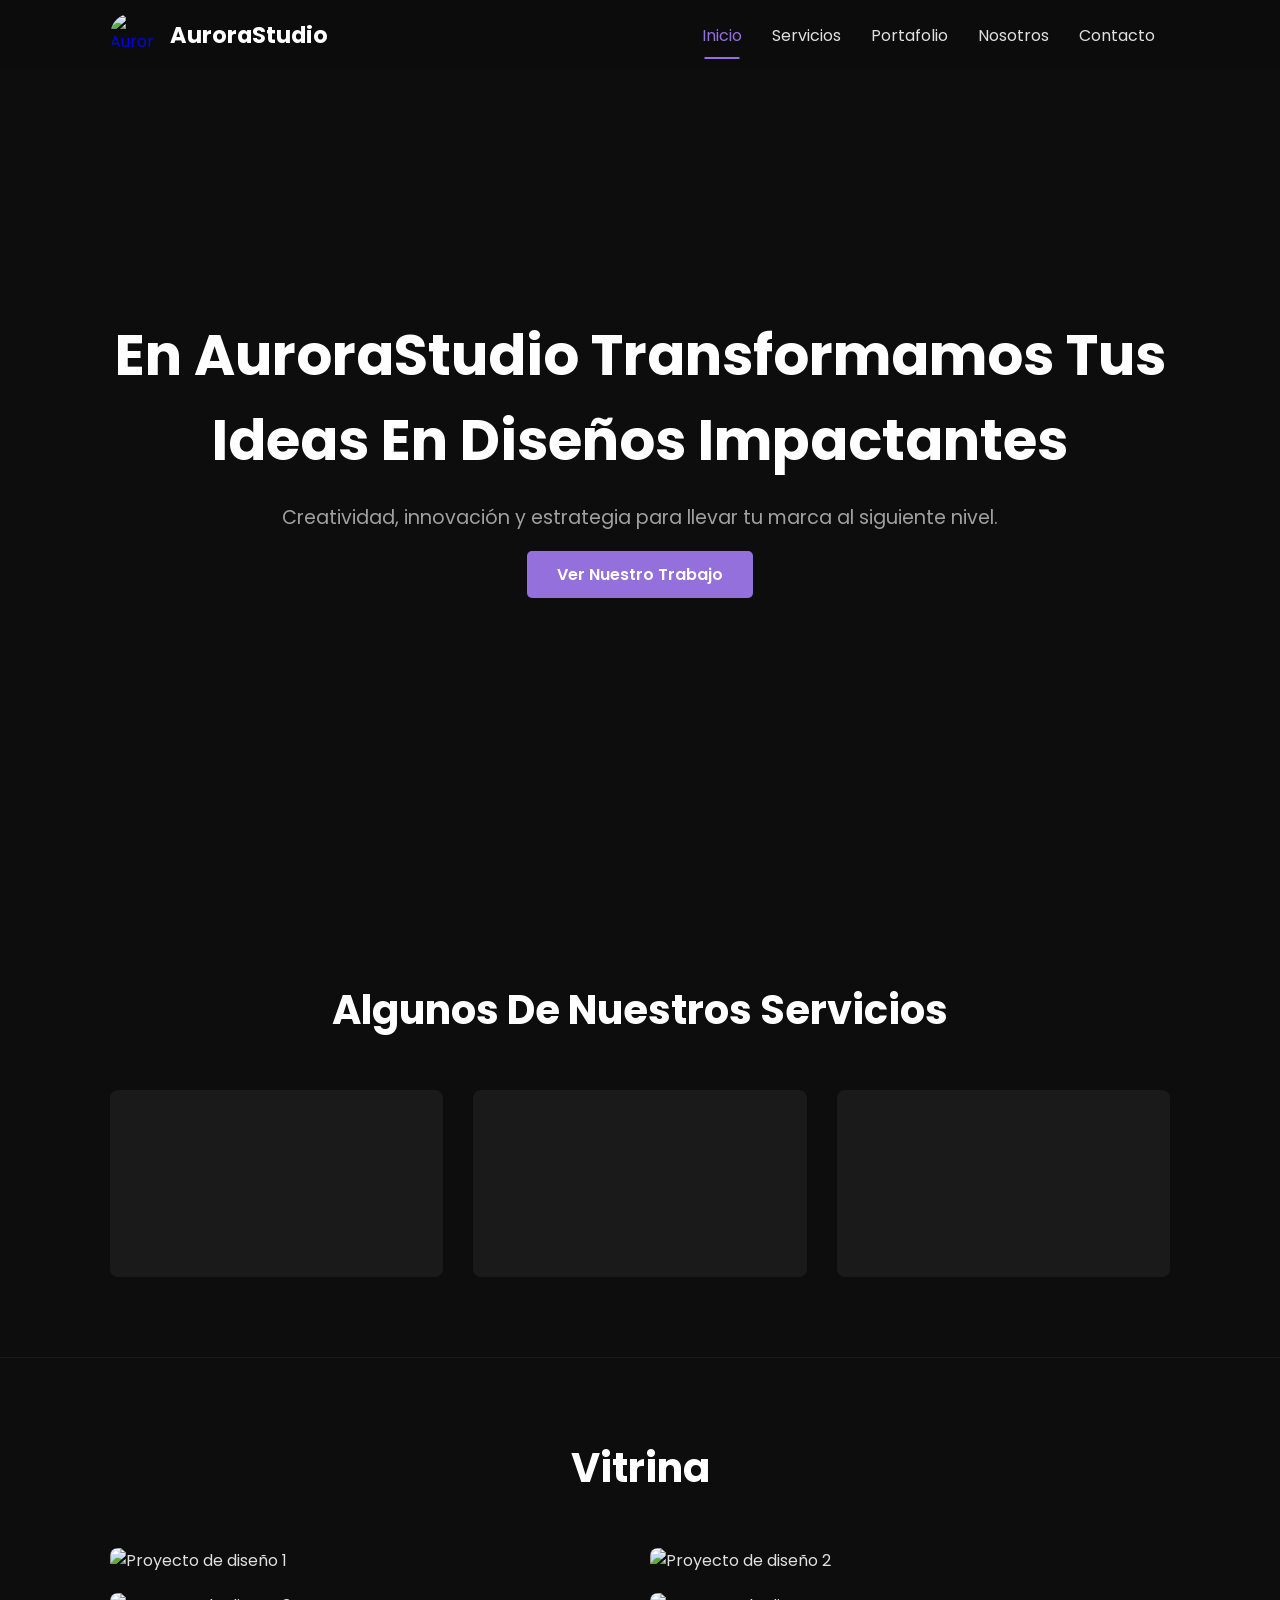
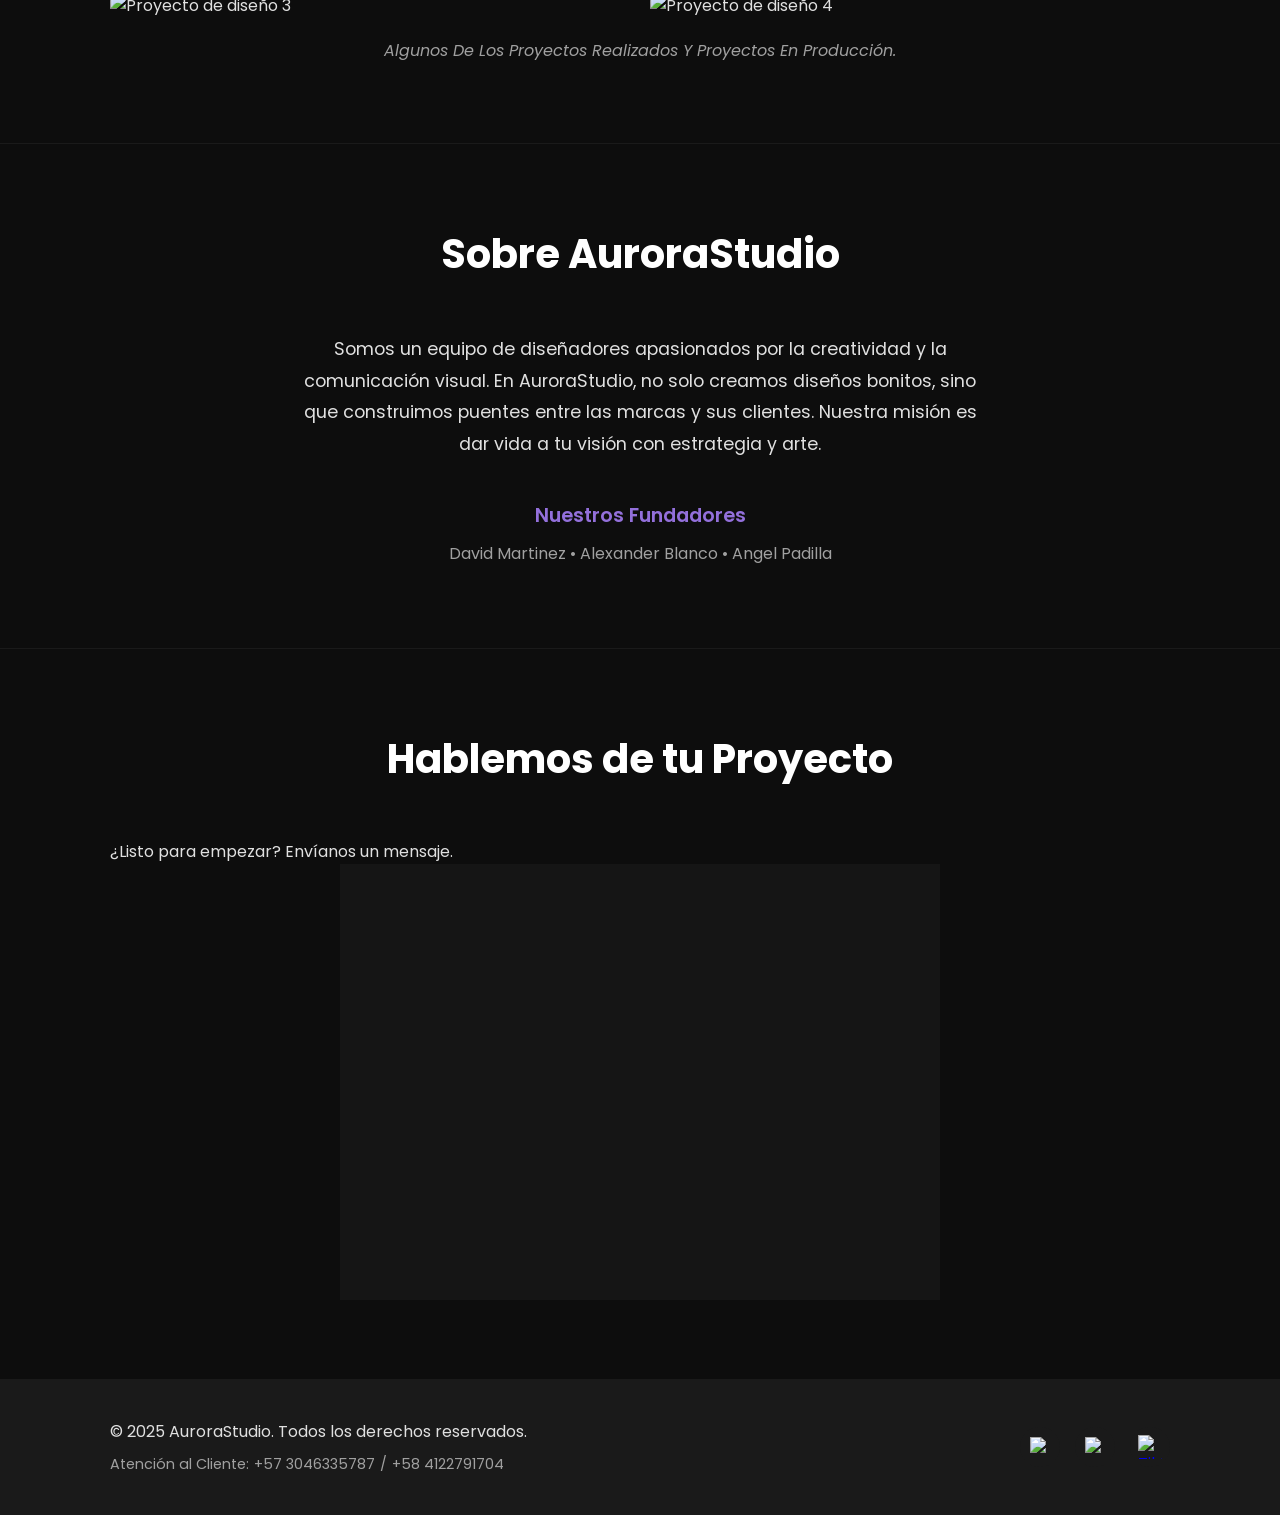
==== index.html @ ad3ee394 "Add files via upload" ====
<!DOCTYPE html>
<html lang="es">
<head>
    <meta charset="UTF-8">
    <meta name="viewport" content="width=device-width, initial-scale=1.0">
    <title>AuroraStudio - Desarrollo de software</title>
    <link rel="icon" href="Image/logo.webp" type="image/webp">
    <link rel="stylesheet" href="styles.css">
    <link rel="preconnect" href="https://fonts.googleapis.com">
    <link rel="preconnect" href="https://fonts.gstatic.com" crossorigin>
    <link href="https://fonts.googleapis.com/css2?family=Poppins:wght@300;400;600;700&display=swap" rel="stylesheet">
</head>
<body>

    <header class="header">
        <nav class="navbar">
            <div class="container">
                <a href="#home" class="logo">
                    <img src="Image/logo.webp" alt="AuroraStudio Logo">
                    <span class="logo-text">AuroraStudio</span>
                </a>
                <input type="checkbox" id="menu-toggle" />
                <label for="menu-toggle" class="menu-icon">&#9776;</label>
                <ul class="nav-links">
                    <li><a href="#home">Inicio</a></li>
                    <li><a href="#services">Servicios</a></li>
                    <li><a href="#portfolio">Portafolio</a></li>
                    <li><a href="#about">Nosotros</a></li>
                    <li><a href="#contact">Contacto</a></li>
                </ul>
            </div>
        </nav>
        <div class="hero" id="home">
            <div class="container">
                <div class="hero-text">
                    <h1>En AuroraStudio Transformamos Tus Ideas En Diseños Impactantes</h1>
                    <p>Creatividad, innovación y estrategia para llevar tu marca al siguiente nivel.</p>
                    <a href="#portfolio" class="btn">Ver Nuestro Trabajo</a>
                </div>
            </div>
        </div>
    </header>

    <main>
        <section id="services" class="services-section">
            <div class="container">
                <h2>Algunos De Nuestros Servicios</h2>
                <div class="services-grid">
                    <div class="service-card">
                        <h3>Branding y Logotipos</h3>
                        <p>Creamos identidades de marca memorables que conectan con tu audiencia.</p>
                    </div>
                    <div class="service-card">
                        <h3>Diseño Web y UI/UX</h3>
                        <p>Diseñamos interfaces intuitivas y atractivas para experiencias de usuario excepcionales.</p>
                    </div>
                    <div class="service-card">
                        <h3>Marketing Digital</h3>
                        <p>Material gráfico para redes sociales, campañas y más, optimizado para la conversión.</p>
                    </div>
                </div>
            </div>
        </section>

        <section id="portfolio" class="portfolio-section">
            <div class="container">
                <h2>Vitrina</h2>
                <div class="portfolio-grid">
                    <div class="portfolio-item" data-title="Branding para Marca de Café" data-description="Desarrollo de identidad visual completa, incluyendo logotipo, paleta de colores y packaging, para una nueva marca de café artesanal.">
                        <img src="Image/portafolio-1.jpg" alt="Proyecto de diseño 1">
                    </div>
                    <div class="portfolio-item" data-title="Diseño de App Móvil" data-description="Diseño de interfaz (UI) y experiencia de usuario (UX) para una aplicación de fitness, enfocada en la simplicidad y la motivación.">
                        <img src="Image/portafolio-2.jpg" alt="Proyecto de diseño 2">
                    </div>
                    <div class="portfolio-item" data-title="Campaña en Redes Sociales" data-description="Creación de contenido visual y estrategia para una campaña de lanzamiento de producto en Instagram y Facebook.">
                        <img src="Image/portafolio-6.jpg" alt="Proyecto de diseño 3">
                    </div>
                    <div class="portfolio-item" data-title="Ilustración Editorial" data-description="Serie de ilustraciones personalizadas para un artículo de revista digital sobre tecnología y futuro.">
                        <img src="Image/Nova.jpg" alt="Proyecto de diseño 4">
                    </div>
                </div>
                <p class="portfolio-note">Algunos De Los Proyectos Realizados Y Proyectos En Producción.</p>
            </div>
        </section>

        <section id="about" class="about-section">
            <div class="container">
                <h2>Sobre AuroraStudio</h2>
                <p>Somos un equipo de diseñadores apasionados por la creatividad y la comunicación visual. En AuroraStudio, no solo creamos diseños bonitos, sino que construimos puentes entre las marcas y sus clientes. Nuestra misión es dar vida a tu visión con estrategia y arte.</p>
                <div class="founders">
                    <h4>Nuestros Fundadores</h4>
                    <p>David Martinez &bull; Alexander Blanco &bull; Angel Padilla</p>
                </div>
            </div>
        </section>

        <section id="contact" class="contact-section">
            <div class="container">
                <h2>Hablemos de tu Proyecto</h2>
                <p>¿Listo para empezar? Envíanos un mensaje.</p>
                <form action="https://getform.io/f/ayvewpjb" method="POST" enctype="multipart/form-data" class="contact-form">
                    <input type="text" name="name" placeholder="Tu Nombre" required>
                    <input type="email" name="email" placeholder="Tu Correo Electrónico" required>
                    <textarea name="message" placeholder="Cuéntanos sobre tu idea..." required></textarea>
                    <input type="hidden" name="_next" value="https://YOUR-DOMAIN.co/thanks.html"> <!-- Opcional: Página de agradecimiento -->
                    <input type="hidden" name="_subject" value="Nuevo Mensaje desde tu Portafolio!">
                    <button type="submit" class="btn">Enviar Mensaje</button>
                </form>
            </div>
        </section>
    </main>

    <footer class="footer">
        <div class="container">
            <div class="footer-left">
                <p>&copy; 2025 AuroraStudio. Todos los derechos reservados.</p>
                <div class="footer-contact">
                    <span>Atención al Cliente: </span>
                    <a href="https://wa.me/573046335787" target="_blank">+57 3046335787</a>
                    <span> / </span>
                    <a href="https://wa.me/584122791704" target="_blank">+58 4122791704</a>
                </div>
            </div>
            <div class="social-links">
                <a href="#"><img src="Image/Instagram.png" alt="Instagram"></a>
                <a href="https://x.com/AuroraStudio_AF" target="_blank"><img src="Image/X.png" alt="X"></a>
                <a href="#" class="tiktok-icon"><img src="Image/Tiktok.png" alt="Tiktok"></a>
            </div>
        </div>
    </footer>

    <!-- Modal para la Vitrina -->
    <div id="portfolio-modal" class="modal">
        <div class="modal-content">
            <span class="close-button">&times;</span>
            <img id="modal-img" src="" alt="Proyecto ampliado">
            <h3 id="modal-title"></h3>
            <p id="modal-description"></p>
        </div>
    </div>

    <script src="script.js"></script>
</body>
</html>
---- styles.css ----
:root {
    --primary-color: #0D0D0D;
    --secondary-color: #1A1A1A;
    --accent-color: #9370DB; /* Un morado vibrante */
    --text-color: #E0E0E0;
    --text-color-darker: #A0A0A0;
    --font-family: 'Poppins', sans-serif;
}

* {
    margin: 0;
    padding: 0;
    box-sizing: border-box;
}

html {
    scroll-behavior: smooth;
}

body {
    font-family: var(--font-family);
    background-color: var(--primary-color);
    color: var(--text-color);
}

.container {
    max-width: 1100px;
    margin: 0 auto;
    padding: 0 20px;
}

/* --- Navegación --- */
.navbar {
    position: fixed;
    width: 100%;
    top: 0;
    left: 0;
    background-color: rgba(13, 13, 13, 0.8);
    backdrop-filter: blur(10px);
    z-index: 1000;
    transition: background-color 0.3s ease;
}

.navbar .container {
    display: flex;
    justify-content: space-between;
    align-items: center;
    height: 70px;
}

.logo {
    display: flex;
    align-items: center;
    gap: 15px;
    text-decoration: none;
}

.logo img {
    height: 45px;
    width: 45px;
    border-radius: 50%;
    object-fit: cover;
}

.logo-text {
    font-size: 1.4rem;
    font-weight: 700;
    color: white;
}

.nav-links {
    display: flex;
    list-style: none;
}

.nav-links li a {
    color: var(--text-color);
    text-decoration: none;
    padding: 10px 15px;
    font-weight: 400;
    transition: color 0.3s ease;
    position: relative;
}

.nav-links li a:hover, .nav-links li a.active {
    color: var(--accent-color);
}

.nav-links li a::after {
    content: '';
    position: absolute;
    bottom: -2px;
    left: 50%;
    transform: translateX(-50%);
    width: 0;
    height: 2px;
    background-color: var(--accent-color);
    transition: width 0.3s ease;
}

.nav-links li a:hover::after, .nav-links li a.active::after {
    width: 50%;
}

.menu-icon {
    display: none;
    color: white;
    font-size: 1.8rem;
    cursor: pointer;
}

#menu-toggle {
    display: none;
}

/* --- Hero Section --- */
.hero {
    height: 100vh;
    background-image: linear-gradient(rgba(13, 13, 13, 0.7), var(--primary-color)), url('Image/Inicio.jpg');
    background-size: cover;
    background-position: center;
    display: flex;
    align-items: center;
    text-align: center;
}

.hero-text h1 {
    font-size: 3.5rem;
    font-weight: 700;
    color: white;
    margin-bottom: 20px;
}

.hero-text p {
    font-size: 1.2rem;
    color: var(--text-color-darker);
    margin-bottom: 30px;
}

.btn {
    background-color: var(--accent-color);
    color: white;
    padding: 12px 30px;
    border-radius: 5px;
    text-decoration: none;
    font-weight: 600;
    transition: transform 0.3s ease, background-color 0.3s ease;
}

.btn:hover {
    background-color: #8058b8;
    transform: translateY(-3px);
}

/* --- Secciones Generales --- */
main section {
    padding: 80px 0;
    border-bottom: 1px solid var(--secondary-color);
}

main section:last-of-type {
    border-bottom: none;
}

main section h2 {
    text-align: center;
    font-size: 2.5rem;
    margin-bottom: 50px;
    color: white;
}

/* --- Servicios --- */
.services-grid {
    display: grid;
    grid-template-columns: repeat(auto-fit, minmax(300px, 1fr));
    gap: 30px;
}

.service-card {
    background-color: var(--secondary-color);
    padding: 30px;
    border-radius: 8px;
    border: 1px solid transparent;
    transition: transform 0.4s ease, border-color 0.4s ease;
    transform-style: preserve-3d;
}

.service-card:hover {
    transform: perspective(1000px) rotateY(5deg) rotateX(5deg) scale(1.05);
    border-color: var(--accent-color);
}

.service-card h3 {
    font-size: 1.5rem;
    color: white;
    margin-bottom: 15px;
}

.service-card p {
    color: var(--text-color-darker);
}

/* --- Portafolio --- */
.portfolio-grid {
    display: grid;
    grid-template-columns: repeat(2, 1fr);
    gap: 20px;
}

.portfolio-item {
    border-radius: 8px;
    overflow: hidden;
    transition: transform 0.4s ease;
    transform-style: preserve-3d;
    cursor: pointer;
}

.portfolio-item:hover {
    transform: perspective(1000px) rotateY(-5deg) rotateX(5deg) scale(1.05);
}

.portfolio-item img {
    width: 100%;
    height: 100%;
    object-fit: cover;
    transition: transform 0.3s ease;
}

.portfolio-note {
    text-align: center;
    margin-top: 20px;
    color: var(--text-color-darker);
    font-style: italic;
}

/* --- Sobre Nosotros --- */
.about-section p {
    max-width: 700px;
    margin: 0 auto;
    text-align: center;
    font-size: 1.1rem;
    line-height: 1.8;
}

/* --- Contacto --- */
.contact-section {
    position: relative;
    overflow: hidden;
}

.contact-form {
    max-width: 600px;
    margin: 0 auto;
    display: flex;
    flex-direction: column;
    gap: 20px;
    background: rgba(26, 26, 26, 0.7);
    padding: 40px;
    border-radius: 10px;
    border: 1px solid rgba(147, 112, 219, 0.2);
    backdrop-filter: blur(10px);
    position: relative;
    z-index: 2;
}

.contact-form input,
.contact-form textarea {
    width: 100%;
    padding: 15px;
    border-radius: 5px;
    border: 1px solid transparent;
    background-color: rgba(13, 13, 13, 0.8);
    color: var(--text-color);
    font-family: var(--font-family);
    transition: all 0.3s ease;
    border-bottom: 1px solid var(--secondary-color);
}

.contact-form input:focus,
.contact-form textarea:focus {
    outline: none;
    background-color: rgba(13, 13, 13, 1);
    border-color: var(--accent-color);
    box-shadow: 0 0 15px rgba(147, 112, 219, 0.5);
}

.contact-form textarea {
    min-height: 150px;
    resize: vertical;
}

.contact-form .btn {
    align-self: center;
    border: none;
    cursor: pointer;
    background: linear-gradient(45deg, var(--accent-color), #8058b8);
    box-shadow: 0 0 20px rgba(147, 112, 219, 0.4);
}

.contact-form .btn:hover {
    transform: translateY(-3px) scale(1.05);
    box-shadow: 0 0 30px rgba(147, 112, 219, 0.7);
}

/* --- Footer --- */
.footer {
    background-color: var(--secondary-color);
    padding: 40px 0;
}

.footer .container {
    display: flex;
    justify-content: space-between;
    align-items: center;
    flex-wrap: wrap;
    gap: 20px;
}

.footer-left {
    display: flex;
    flex-direction: column;
    gap: 10px;
}

.footer-contact {
    display: flex;
    align-items: center;
    gap: 5px;
}

.footer-contact span,
.footer-contact a {
    color: var(--text-color-darker);
    font-size: 0.9rem;
}

.footer-contact a {
    text-decoration: none;
    transition: color 0.3s ease;
}

.footer-contact a:hover {
    color: var(--accent-color);
}

.social-links {
    display: flex;
    align-items: center;
    gap: 15px;
}

.social-links a {
    display: flex;
    justify-content: center;
    align-items: center;
    width: 40px;
    height: 40px;
    border-radius: 50%;
    background-color: var(--secondary-color);
    transition: background-color 0.3s ease;
}

.social-links a:hover {
    background-color: var(--accent-color);
}

.social-links img {
    width: 20px;
    height: 20px;
    transition: transform 0.3s ease;
}

.social-links a:hover img {
    transform: scale(1.1);
}

/* Specific adjustment for TikTok icon */
.social-links .tiktok-icon img {
    width: 24px;
    height: 24px;
}

/* --- Modal --- */
.modal {
    display: none;
    position: fixed;
    z-index: 2000;
    left: 0;
    top: 0;
    width: 100%;
    height: 100%;
    overflow: auto;
    background-color: rgba(13, 13, 13, 0.9);
    backdrop-filter: blur(5px);
    animation: fadeIn 0.5s ease;
}

.modal-content {
    background-color: var(--secondary-color);
    margin: 10% auto;
    padding: 30px;
    border-radius: 8px;
    max-width: 800px;
    width: 90%;
    position: relative;
    animation: slideIn 0.5s ease;
}

.close-button {
    color: var(--text-color-darker);
    position: absolute;
    top: 15px;
    right: 25px;
    font-size: 2.5rem;
    font-weight: bold;
    transition: color 0.3s ease;
}

.close-button:hover, .close-button:focus {
    color: white;
    text-decoration: none;
    cursor: pointer;
}

#modal-img {
    width: 100%;
    max-height: 500px;
    object-fit: contain;
    border-radius: 8px;
    margin-bottom: 20px;
}

#modal-title {
    font-size: 2rem;
    color: white;
    margin-bottom: 10px;
}

#modal-description {
    font-size: 1rem;
    color: var(--text-color);
    line-height: 1.6;
}

@keyframes fadeIn {
    from {opacity: 0;} to {opacity: 1;}
}

@keyframes slideIn {
    from {transform: translateY(-50px);} to {transform: translateY(0);}
}

/* --- Fundadores --- */
.founders {
    margin-top: 40px;
    text-align: center;
}

.founders h4 {
    font-size: 1.2rem;
    color: var(--accent-color);
    margin-bottom: 10px;
    font-weight: 600;
}

.founders p {
    font-size: 1rem;
    color: var(--text-color-darker);
}

/* --- Responsividad --- */
@media (max-width: 768px) {
    .logo-text { display: none; }
    .nav-links { display: none; position: absolute; top: 70px; left: 0; width: 100%; background-color: var(--primary-color); flex-direction: column; text-align: center; }
    #menu-toggle:checked ~ .nav-links { display: flex; }
    .nav-links li { padding: 15px 0; }
    .menu-icon { display: block; }
    .hero-text h1 { font-size: 2.5rem; }
    .hero-text p { font-size: 1rem; }
    main section h2 { font-size: 2rem; }
    .portfolio-grid { grid-template-columns: 1fr; }
    .footer .container { flex-direction: column; text-align: center; }
    .footer-left { align-items: center; }
    .social-links { margin-top: 10px; }
    .social-links a { margin: 0 10px; }
    .modal-content { margin: 20% auto; }
}
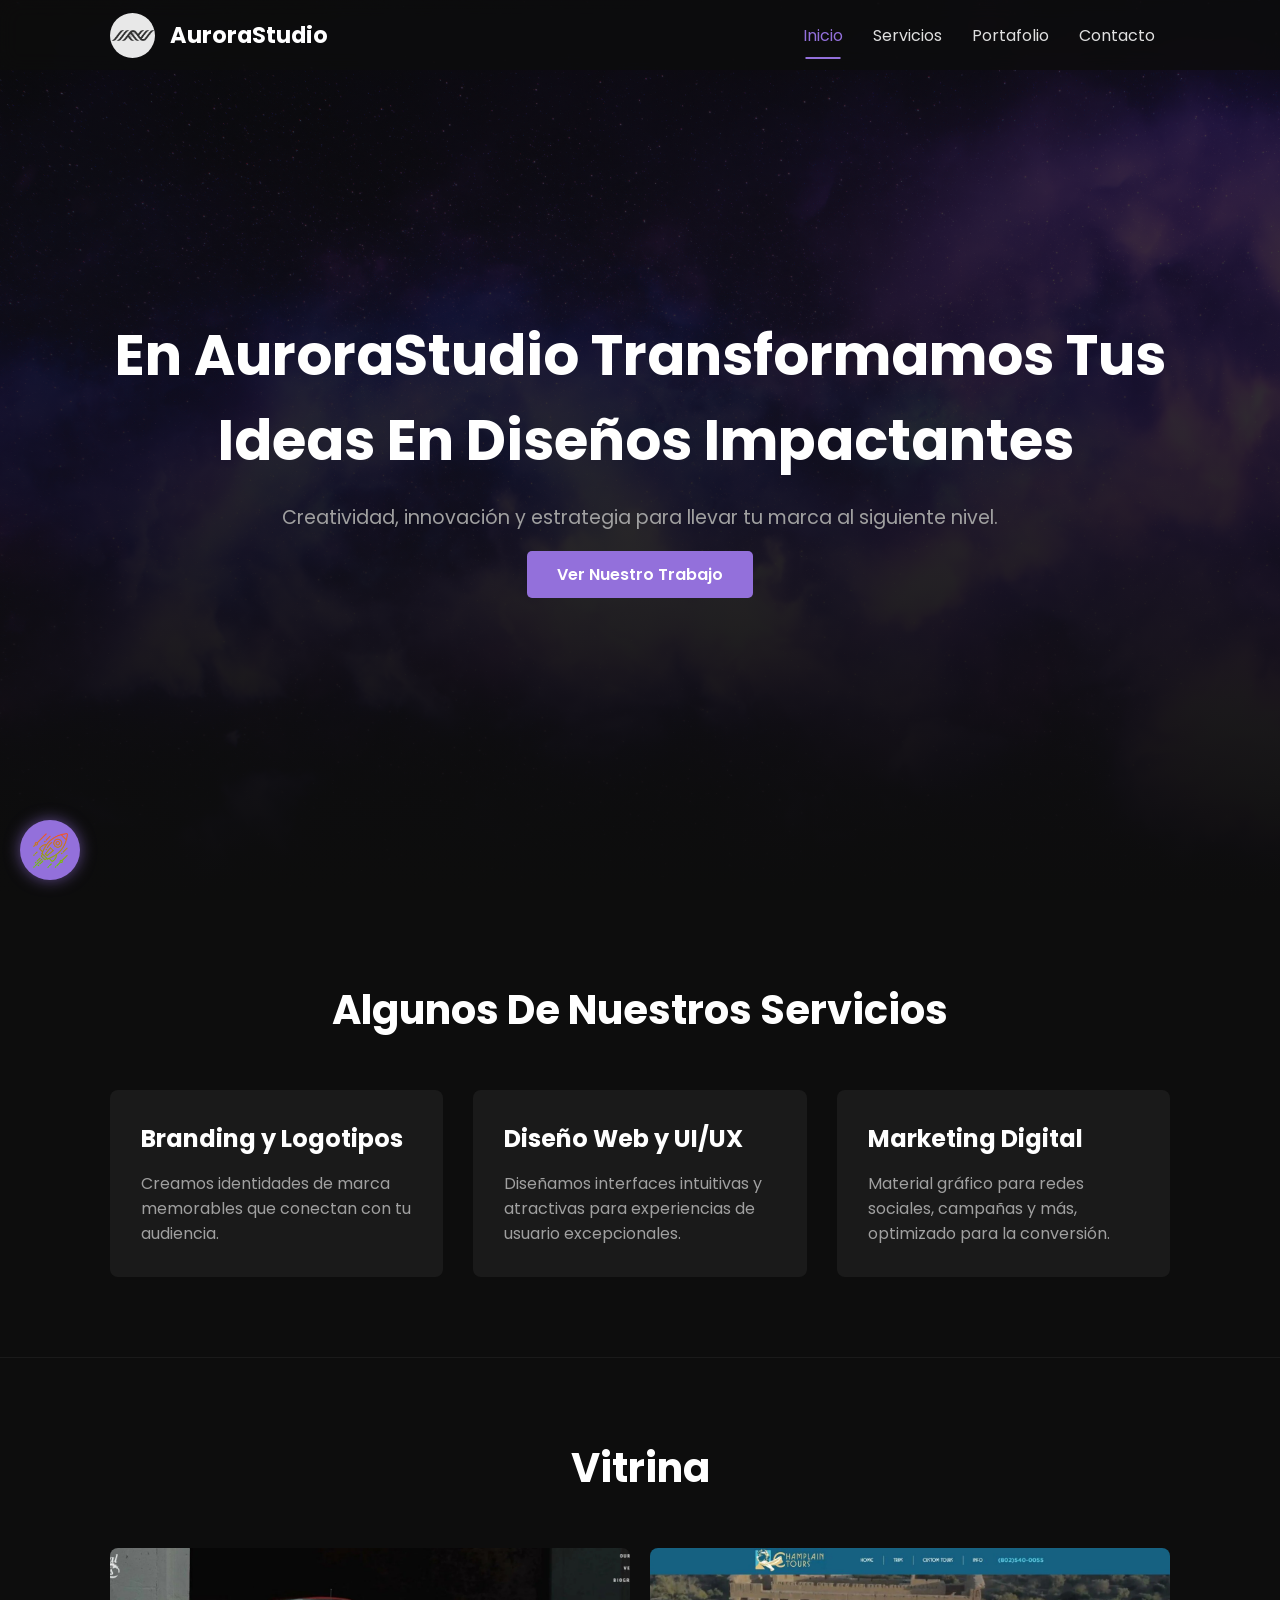
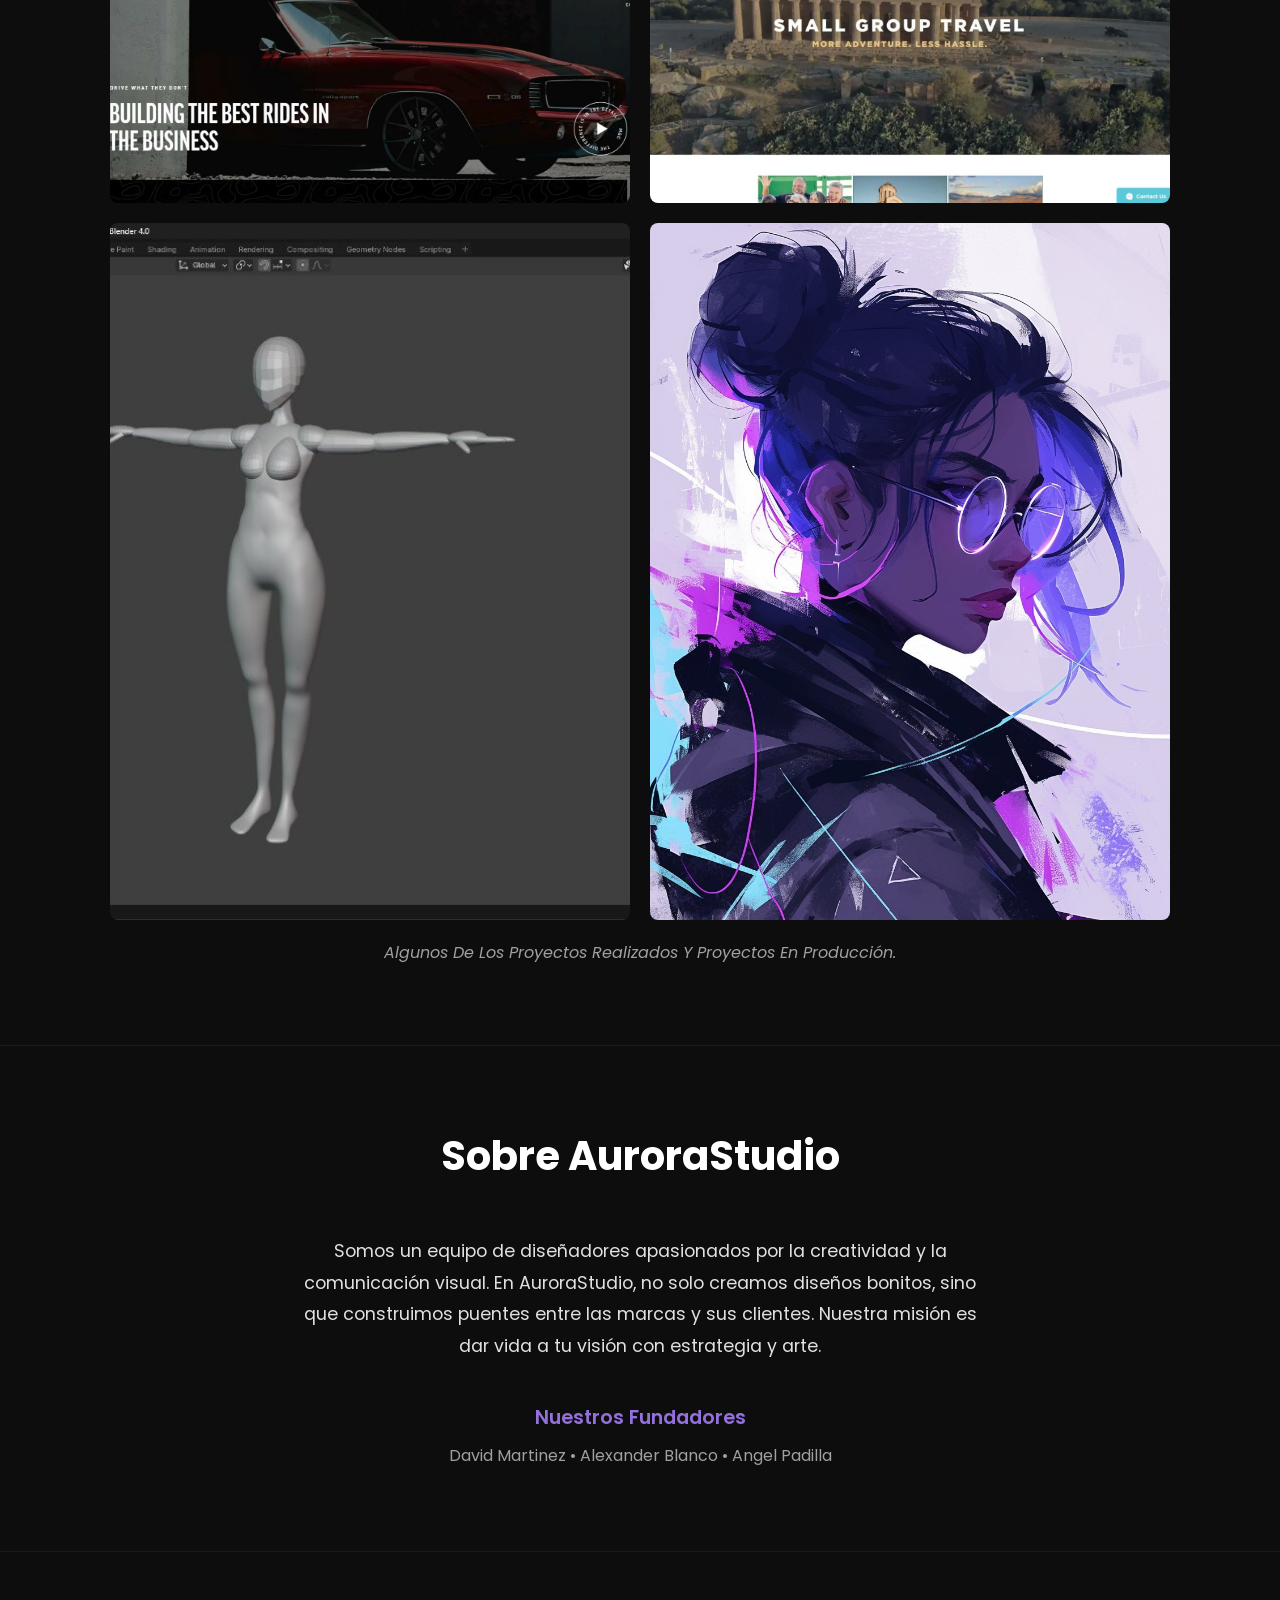
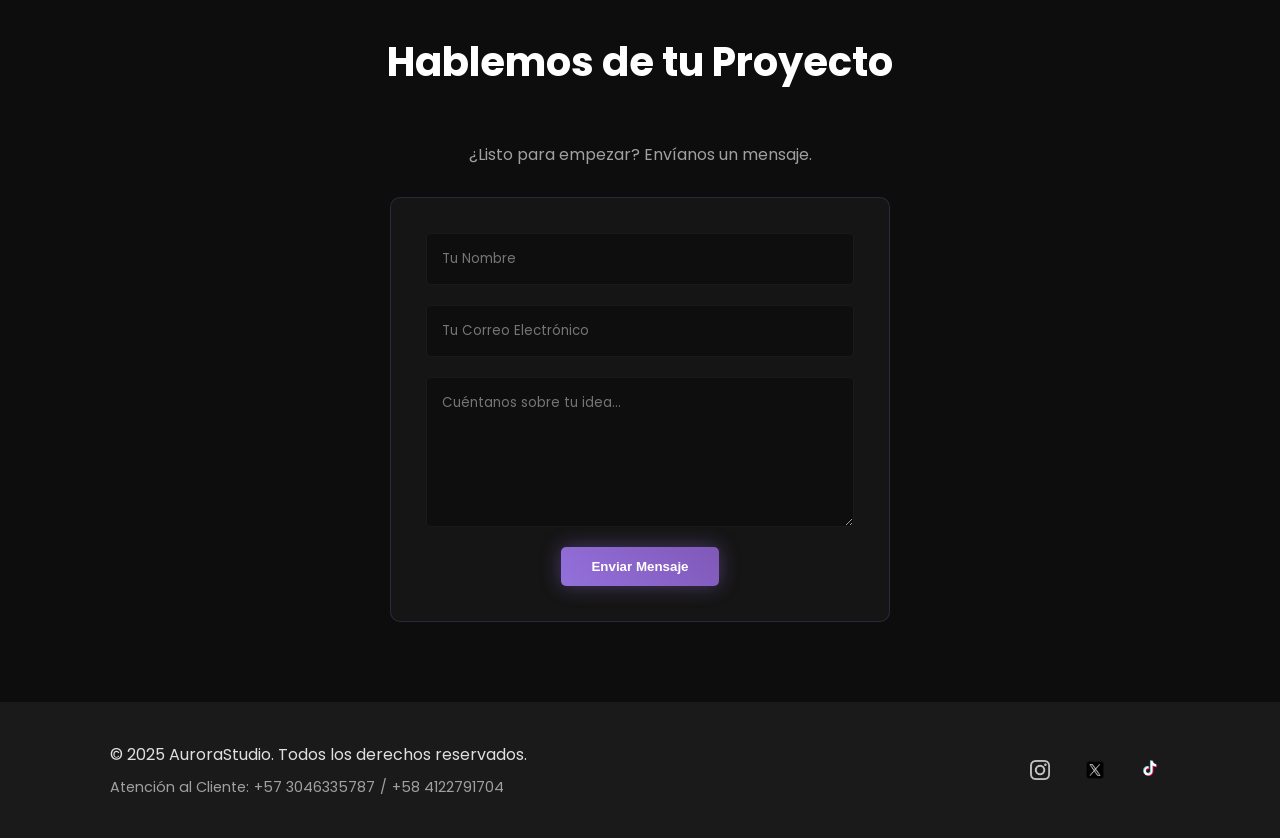
==== commit 1d763e88: "Add files via upload" ====
--- a/index.html
+++ b/index.html
@@ -23,9 +23,8 @@
                 <label for="menu-toggle" class="menu-icon">&#9776;</label>
                 <ul class="nav-links">
                     <li><a href="#home">Inicio</a></li>
-                    <li><a href="#services">Servicios</a></li>
-                    <li><a href="#portfolio">Portafolio</a></li>
-                    <li><a href="#about">Nosotros</a></li>
+                    <li><a href="servicios.html">Servicios</a></li>
+                    <li><a href="equipo.html">Portafolio</a></li>
                     <li><a href="#contact">Contacto</a></li>
                 </ul>
             </div>
@@ -34,8 +33,8 @@
             <div class="container">
                 <div class="hero-text">
                     <h1>En AuroraStudio Transformamos Tus Ideas En Diseños Impactantes</h1>
-                    <p>Creatividad, innovación y estrategia para llevar tu marca al siguiente nivel.</p>
-                    <a href="#portfolio" class="btn">Ver Nuestro Trabajo</a>
+                    <p class="reveal fade-in-up" style="transition-delay: 0.5s;">Creatividad, innovación y estrategia para llevar tu marca al siguiente nivel.</p>
+                    <a href="#portfolio" class="btn reveal fade-in-up" style="transition-delay: 0.7s;">Ver Nuestro Trabajo</a>
                 </div>
             </div>
         </div>
@@ -44,17 +43,17 @@
     <main>
         <section id="services" class="services-section">
             <div class="container">
-                <h2>Algunos De Nuestros Servicios</h2>
+                <h2 class="reveal fade-in-left">Algunos De Nuestros Servicios</h2>
                 <div class="services-grid">
-                    <div class="service-card">
+                    <div class="service-card reveal fade-in-up">
                         <h3>Branding y Logotipos</h3>
                         <p>Creamos identidades de marca memorables que conectan con tu audiencia.</p>
                     </div>
-                    <div class="service-card">
+                    <div class="service-card reveal fade-in-up" style="transition-delay: 0.2s;">
                         <h3>Diseño Web y UI/UX</h3>
                         <p>Diseñamos interfaces intuitivas y atractivas para experiencias de usuario excepcionales.</p>
                     </div>
-                    <div class="service-card">
+                    <div class="service-card reveal fade-in-up" style="transition-delay: 0.4s;">
                         <h3>Marketing Digital</h3>
                         <p>Material gráfico para redes sociales, campañas y más, optimizado para la conversión.</p>
                     </div>
@@ -64,30 +63,42 @@
 
         <section id="portfolio" class="portfolio-section">
             <div class="container">
-                <h2>Vitrina</h2>
+                <h2 class="reveal fade-in-left">Vitrina</h2>
                 <div class="portfolio-grid">
-                    <div class="portfolio-item" data-title="Branding para Marca de Café" data-description="Desarrollo de identidad visual completa, incluyendo logotipo, paleta de colores y packaging, para una nueva marca de café artesanal.">
+                    <div class="portfolio-item reveal zoom-in" data-title="Branding para Marca de Café" data-description="Desarrollo de identidad visual completa, incluyendo logotipo, paleta de colores y packaging, para una nueva marca de café artesanal.">
                         <img src="Image/portafolio-1.jpg" alt="Proyecto de diseño 1">
+                        <div class="portfolio-overlay">
+                            <h3>Branding para Marca de Café</h3>
+                        </div>
                     </div>
-                    <div class="portfolio-item" data-title="Diseño de App Móvil" data-description="Diseño de interfaz (UI) y experiencia de usuario (UX) para una aplicación de fitness, enfocada en la simplicidad y la motivación.">
+                    <div class="portfolio-item reveal zoom-in" style="transition-delay: 0.2s;" data-title="Diseño de App Móvil" data-description="Diseño de interfaz (UI) y experiencia de usuario (UX) para una aplicación de fitness, enfocada en la simplicidad y la motivación.">
                         <img src="Image/portafolio-2.jpg" alt="Proyecto de diseño 2">
+                        <div class="portfolio-overlay">
+                            <h3>Diseño de App Móvil</h3>
+                        </div>
                     </div>
-                    <div class="portfolio-item" data-title="Campaña en Redes Sociales" data-description="Creación de contenido visual y estrategia para una campaña de lanzamiento de producto en Instagram y Facebook.">
+                    <div class="portfolio-item reveal zoom-in" style="transition-delay: 0.4s;" data-title="Campaña en Redes Sociales" data-description="Creación de contenido visual y estrategia para una campaña de lanzamiento de producto en Instagram y Facebook.">
                         <img src="Image/portafolio-6.jpg" alt="Proyecto de diseño 3">
+                        <div class="portfolio-overlay">
+                            <h3>Campaña en Redes Sociales</h3>
+                        </div>
                     </div>
-                    <div class="portfolio-item" data-title="Ilustración Editorial" data-description="Serie de ilustraciones personalizadas para un artículo de revista digital sobre tecnología y futuro.">
+                    <div class="portfolio-item reveal zoom-in" style="transition-delay: 0.6s;" data-title="Ilustración Editorial" data-description="Serie de ilustraciones personalizadas para un artículo de revista digital sobre tecnología y futuro.">
                         <img src="Image/Nova.jpg" alt="Proyecto de diseño 4">
+                        <div class="portfolio-overlay">
+                            <h3>Ilustración Editorial</h3>
+                        </div>
                     </div>
                 </div>
-                <p class="portfolio-note">Algunos De Los Proyectos Realizados Y Proyectos En Producción.</p>
+                <p class="portfolio-note reveal fade-in-up">Algunos De Los Proyectos Realizados Y Proyectos En Producción.</p>
             </div>
         </section>
 
         <section id="about" class="about-section">
             <div class="container">
-                <h2>Sobre AuroraStudio</h2>
-                <p>Somos un equipo de diseñadores apasionados por la creatividad y la comunicación visual. En AuroraStudio, no solo creamos diseños bonitos, sino que construimos puentes entre las marcas y sus clientes. Nuestra misión es dar vida a tu visión con estrategia y arte.</p>
-                <div class="founders">
+                <h2 class="reveal fade-in-left">Sobre AuroraStudio</h2>
+                <p class="reveal fade-in-up">Somos un equipo de diseñadores apasionados por la creatividad y la comunicación visual. En AuroraStudio, no solo creamos diseños bonitos, sino que construimos puentes entre las marcas y sus clientes. Nuestra misión es dar vida a tu visión con estrategia y arte.</p>
+                <div class="founders reveal fade-in-up">
                     <h4>Nuestros Fundadores</h4>
                     <p>David Martinez &bull; Alexander Blanco &bull; Angel Padilla</p>
                 </div>
@@ -96,13 +107,13 @@
 
         <section id="contact" class="contact-section">
             <div class="container">
-                <h2>Hablemos de tu Proyecto</h2>
-                <p>¿Listo para empezar? Envíanos un mensaje.</p>
-                <form action="https://getform.io/f/ayvewpjb" method="POST" enctype="multipart/form-data" class="contact-form">
+                <h2 class="reveal fade-in-left">Hablemos de tu Proyecto</h2>
+                <p class="contact-subtitle reveal fade-in-up">¿Listo para empezar? Envíanos un mensaje.</p>
+                <form action="https://getform.io/f/ayvewpjb" method="POST" enctype="multipart/form-data" class="contact-form reveal fade-in-up">
                     <input type="text" name="name" placeholder="Tu Nombre" required>
                     <input type="email" name="email" placeholder="Tu Correo Electrónico" required>
                     <textarea name="message" placeholder="Cuéntanos sobre tu idea..." required></textarea>
-                    <input type="hidden" name="_next" value="https://YOUR-DOMAIN.co/thanks.html"> <!-- Opcional: Página de agradecimiento -->
+                    <input type="hidden" name="_next" value="https://YOUR-DOMAIN.co/thanks.html"> 
                     <input type="hidden" name="_subject" value="Nuevo Mensaje desde tu Portafolio!">
                     <button type="submit" class="btn">Enviar Mensaje</button>
                 </form>
@@ -129,7 +140,7 @@
         </div>
     </footer>
 
-    <!-- Modal para la Vitrina -->
+    
     <div id="portfolio-modal" class="modal">
         <div class="modal-content">
             <span class="close-button">&times;</span>
@@ -139,6 +150,21 @@
         </div>
     </div>
 
+    <!-- Rocket Icon -->
+    <div class="rocket-icon">
+        <img src="Image/cohete.png" alt="Mini-juego">
+    </div>
+
+    <!-- Mini-Game Modal -->
+    <div id="game-modal" class="game-modal" style="display: none;">
+        <div class="game-modal-content">
+            <span class="game-close-button">&times;</span>
+            <h2>Mini-Juego Espacial</h2>
+            <canvas id="gameCanvas" width="600" height="400"></canvas>
+            <p>¡Juego en desarrollo! Esto es un placeholder.</p>
+        </div>
+    </div>
+
     <script src="script.js"></script>
 </body>
 </html>
--- a/styles.css
+++ b/styles.css
@@ -1,7 +1,7 @@
 :root {
     --primary-color: #0D0D0D;
     --secondary-color: #1A1A1A;
-    --accent-color: #9370DB; /* Un morado vibrante */
+    --accent-color: #9370DB; 
     --text-color: #E0E0E0;
     --text-color-darker: #A0A0A0;
     --font-family: 'Poppins', sans-serif;
@@ -21,6 +21,25 @@
     font-family: var(--font-family);
     background-color: var(--primary-color);
     color: var(--text-color);
+    position: relative; 
+    overflow-x: hidden; 
+}
+
+body::before { 
+    content: '';
+    position: fixed;
+    top: 0; left: 0;
+    width: 100%; height: 100%;
+    background-image:
+        radial-gradient(circle at 15% 50%, rgba(255, 255, 255, 0.08) 0px, transparent 1px),
+        radial-gradient(circle at 85% 30%, rgba(255, 255, 255, 0.07) 0px, transparent 1px),
+        radial-gradient(circle at 45% 75%, rgba(255, 255, 255, 0.08) 0px, transparent 2px),
+        radial-gradient(circle at 60% 20%, rgba(255, 255, 255, 0.06) 0px, transparent 1px),
+        radial-gradient(circle at 75% 80%, rgba(255, 255, 255, 0.07) 0px, transparent 2px),
+        radial-gradient(circle at 25% 15%, rgba(255, 255, 255, 0.08) 0px, transparent 1px);
+    background-size: 250px 250px, 350px 350px, 450px 450px, 200px 200px, 500px 500px, 300px 300px;
+    background-repeat: repeat;
+    z-index: -2;
 }
 
 .container {
@@ -29,7 +48,7 @@
     padding: 0 20px;
 }
 
-/* --- Navegación --- */
+
 .navbar {
     position: fixed;
     width: 100%;
@@ -113,7 +132,7 @@
     display: none;
 }
 
-/* --- Hero Section --- */
+
 .hero {
     height: 100vh;
     background-image: linear-gradient(rgba(13, 13, 13, 0.7), var(--primary-color)), url('Image/Inicio.jpg');
@@ -152,7 +171,7 @@
     transform: translateY(-3px);
 }
 
-/* --- Secciones Generales --- */
+
 main section {
     padding: 80px 0;
     border-bottom: 1px solid var(--secondary-color);
@@ -169,7 +188,7 @@
     color: white;
 }
 
-/* --- Servicios --- */
+
 .services-grid {
     display: grid;
     grid-template-columns: repeat(auto-fit, minmax(300px, 1fr));
@@ -188,6 +207,7 @@
 .service-card:hover {
     transform: perspective(1000px) rotateY(5deg) rotateX(5deg) scale(1.05);
     border-color: var(--accent-color);
+    animation: pulse-glow 2.5s infinite ease-in-out;
 }
 
 .service-card h3 {
@@ -200,7 +220,7 @@
     color: var(--text-color-darker);
 }
 
-/* --- Portafolio --- */
+
 .portfolio-grid {
     display: grid;
     grid-template-columns: repeat(2, 1fr);
@@ -208,6 +228,7 @@
 }
 
 .portfolio-item {
+    position: relative; 
     border-radius: 8px;
     overflow: hidden;
     transition: transform 0.4s ease;
@@ -223,7 +244,43 @@
     width: 100%;
     height: 100%;
     object-fit: cover;
-    transition: transform 0.3s ease;
+    transition: transform 0.4s ease; 
+}
+
+.portfolio-item:hover img {
+    transform: scale(1.1); 
+}
+
+.portfolio-overlay {
+    position: absolute;
+    top: 0;
+    left: 0;
+    width: 100%;
+    height: 100%;
+    background: linear-gradient(to top, rgba(0,0,0,0.9), transparent);
+    display: flex;
+    flex-direction: column;
+    justify-content: flex-end;
+    align-items: center;
+    opacity: 0;
+    transition: opacity 0.4s ease;
+    padding: 20px;
+    text-align: center;
+}
+
+.portfolio-item:hover .portfolio-overlay {
+    opacity: 1;
+}
+
+.portfolio-overlay h3 {
+    color: white;
+    font-size: 1.4rem;
+    transform: translateY(10px);
+    transition: transform 0.4s ease;
+}
+
+.portfolio-item:hover .portfolio-overlay h3 {
+    transform: translateY(0);
 }
 
 .portfolio-note {
@@ -233,7 +290,7 @@
     font-style: italic;
 }
 
-/* --- Sobre Nosotros --- */
+
 .about-section p {
     max-width: 700px;
     margin: 0 auto;
@@ -242,20 +299,26 @@
     line-height: 1.8;
 }
 
-/* --- Contacto --- */
+
 .contact-section {
     position: relative;
     overflow: hidden;
 }
 
+.contact-subtitle {
+    text-align: center;
+    color: var(--text-color-darker);
+    margin-bottom: 30px;
+}
+
 .contact-form {
-    max-width: 600px;
+    max-width: 500px;
     margin: 0 auto;
     display: flex;
     flex-direction: column;
     gap: 20px;
     background: rgba(26, 26, 26, 0.7);
-    padding: 40px;
+    padding: 35px;
     border-radius: 10px;
     border: 1px solid rgba(147, 112, 219, 0.2);
     backdrop-filter: blur(10px);
@@ -268,12 +331,11 @@
     width: 100%;
     padding: 15px;
     border-radius: 5px;
-    border: 1px solid transparent;
+    border: 1px solid var(--secondary-color);
     background-color: rgba(13, 13, 13, 0.8);
     color: var(--text-color);
     font-family: var(--font-family);
     transition: all 0.3s ease;
-    border-bottom: 1px solid var(--secondary-color);
 }
 
 .contact-form input:focus,
@@ -282,6 +344,7 @@
     background-color: rgba(13, 13, 13, 1);
     border-color: var(--accent-color);
     box-shadow: 0 0 15px rgba(147, 112, 219, 0.5);
+    transform: scale(1.02);
 }
 
 .contact-form textarea {
@@ -302,7 +365,7 @@
     box-shadow: 0 0 30px rgba(147, 112, 219, 0.7);
 }
 
-/* --- Footer --- */
+
 .footer {
     background-color: var(--secondary-color);
     padding: 40px 0;
@@ -374,13 +437,13 @@
     transform: scale(1.1);
 }
 
-/* Specific adjustment for TikTok icon */
+
 .social-links .tiktok-icon img {
     width: 24px;
     height: 24px;
 }
 
-/* --- Modal --- */
+
 .modal {
     display: none;
     position: fixed;
@@ -450,7 +513,7 @@
     from {transform: translateY(-50px);} to {transform: translateY(0);}
 }
 
-/* --- Fundadores --- */
+
 .founders {
     margin-top: 40px;
     text-align: center;
@@ -468,7 +531,7 @@
     color: var(--text-color-darker);
 }
 
-/* --- Responsividad --- */
+
 @media (max-width: 768px) {
     .logo-text { display: none; }
     .nav-links { display: none; position: absolute; top: 70px; left: 0; width: 100%; background-color: var(--primary-color); flex-direction: column; text-align: center; }
@@ -484,4 +547,200 @@
     .social-links { margin-top: 10px; }
     .social-links a { margin: 0 10px; }
     .modal-content { margin: 20% auto; }
+}
+
+
+.innovative-title {
+    display: flex; 
+    flex-wrap: wrap;
+    justify-content: center;
+}
+
+.innovative-title span {
+    display: inline-block;
+    opacity: 0;
+    transform: translateY(25px) skewY(10deg);
+    transition: opacity 0.6s cubic-bezier(0.2, 1, 0.3, 1), transform 0.6s cubic-bezier(0.2, 1, 0.3, 1);
+}
+
+.innovative-title.visible span {
+    opacity: 1;
+    transform: translateY(0) skewY(0);
+}
+
+
+.reveal {
+    opacity: 0;
+    transition: opacity 0.8s cubic-bezier(0.5, 0, 0, 1), transform 0.8s cubic-bezier(0.5, 0, 0, 1);
+}
+
+.reveal.visible {
+    opacity: 1;
+    transform: none !important; 
+}
+
+.reveal.fade-in-up {
+    transform: translateY(40px);
+}
+
+.reveal.fade-in-left {
+    transform: translateX(-40px);
+}
+
+.reveal.fade-in-right {
+    transform: translateX(40px);
+}
+
+.reveal.zoom-in {
+    transform: scale(0.9);
+}
+
+@keyframes pulse-glow {
+    0% {
+        box-shadow: 0 0 10px rgba(147, 112, 219, 0.3);
+    }
+    50% {
+        box-shadow: 0 0 25px rgba(147, 112, 219, 0.6);
+    }
+    100% {
+        box-shadow: 0 0 10px rgba(147, 112, 219, 0.3);
+    }
+}
+
+body::after { 
+    content: '';
+    position: fixed;
+    top: 0; left: 0;
+    width: 100%; height: 100%;
+    background-image:
+        radial-gradient(circle at 5% 10%, white 0px, transparent 1px),
+        radial-gradient(circle at 95% 80%, white 0px, transparent 1px),
+        radial-gradient(circle at 35% 45%, white 0px, transparent 2px);
+    background-size: 300px 300px, 200px 200px, 400px 400px;
+    background-repeat: repeat;
+    z-index: -1;
+    animation: sparkle 5s linear infinite;
+}
+
+@keyframes sparkle {
+    0% { opacity: 0; }
+    25% { opacity: 0.8; }
+    50% { opacity: 0; }
+    75% { opacity: 0.5; }
+    100% { opacity: 0; }
+}
+
+body::after { /* Sparkling stars layer */
+    content: '';
+    position: fixed;
+    top: 0; left: 0;
+    width: 100%; height: 100%;
+    background-image:
+        radial-gradient(circle at 5% 10%, white 0px, transparent 1px),
+        radial-gradient(circle at 95% 80%, white 0px, transparent 1px),
+        radial-gradient(circle at 35% 45%, white 0px, transparent 2px);
+    background-size: 300px 300px, 200px 200px, 400px 400px;
+    background-repeat: repeat;
+    z-index: -1;
+    animation: sparkle 5s linear infinite;
+}
+
+@keyframes sparkle {
+    0% { opacity: 0; }
+    25% { opacity: 0.8; }
+    50% { opacity: 0; }
+    75% { opacity: 0.5; }
+    100% { opacity: 0; }
+}
+
+/* --- Rocket Icon --- */
+.rocket-icon {
+    position: fixed;
+    bottom: 20px;
+    left: 20px;
+    width: 60px;
+    height: 60px;
+    background-color: var(--accent-color);
+    border-radius: 50%;
+    display: flex;
+    justify-content: center;
+    align-items: center;
+    cursor: pointer;
+    box-shadow: 0 0 15px rgba(147, 112, 219, 0.6);
+    z-index: 1500;
+    transition: transform 0.3s ease, box-shadow 0.3s ease;
+}
+
+.rocket-icon:hover {
+    transform: scale(1.1);
+    box-shadow: 0 0 25px rgba(147, 112, 219, 0.8);
+}
+
+.rocket-icon img {
+    width: 35px;
+    height: 35px;
+    filter: invert(100%); /* Make the placeholder rocket white */
+}
+
+/* --- Game Modal --- */
+.game-modal {
+    display: none; /* Hidden by default */
+    position: fixed;
+    z-index: 2000;
+    left: 0;
+    top: 0;
+    width: 100%;
+    height: 100%;
+    overflow: auto;
+    background-color: rgba(0, 0, 0, 0.9);
+    backdrop-filter: blur(8px);
+    animation: fadeIn 0.5s ease;
+    display: flex; /* Use flexbox for centering */
+    justify-content: center;
+    align-items: center;
+}
+
+.game-modal-content {
+    background-color: var(--secondary-color);
+    padding: 30px;
+    border-radius: 10px;
+    max-width: 700px;
+    width: 90%;
+    position: relative;
+    animation: slideIn 0.5s ease;
+    text-align: center;
+    box-shadow: 0 0 30px rgba(147, 112, 219, 0.7);
+}
+
+.game-close-button {
+    color: var(--text-color-darker);
+    position: absolute;
+    top: 15px;
+    right: 25px;
+    font-size: 2.5rem;
+    font-weight: bold;
+    transition: color 0.3s ease;
+    cursor: pointer;
+}
+
+.game-close-button:hover, .game-close-button:focus {
+    color: white;
+}
+
+#gameCanvas {
+    border: 2px solid var(--accent-color);
+    background-color: #000;
+    display: block;
+    margin: 20px auto;
+}
+
+.game-modal-content h2 {
+    color: white;
+    font-size: 2rem;
+    margin-bottom: 10px;
+}
+
+.game-modal-content p {
+    color: var(--text-color-darker);
+    font-size: 1rem;
 }
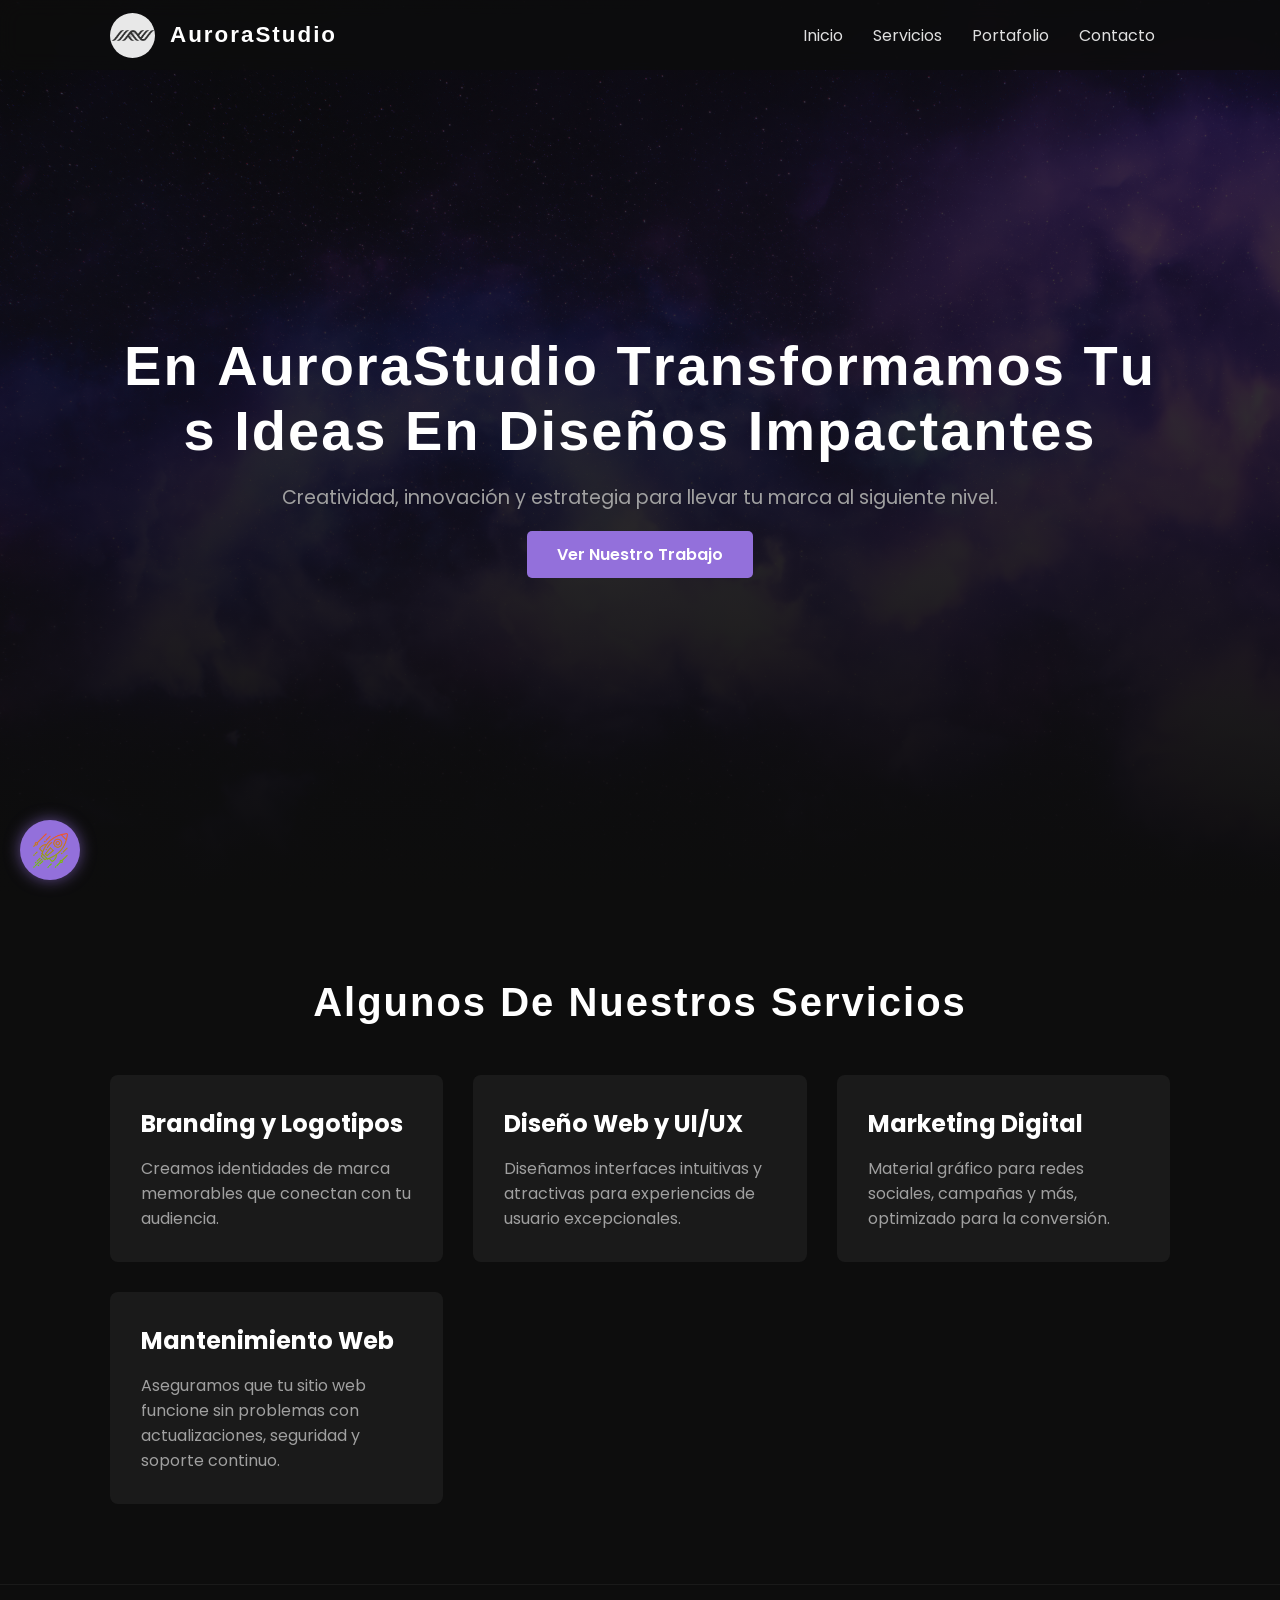
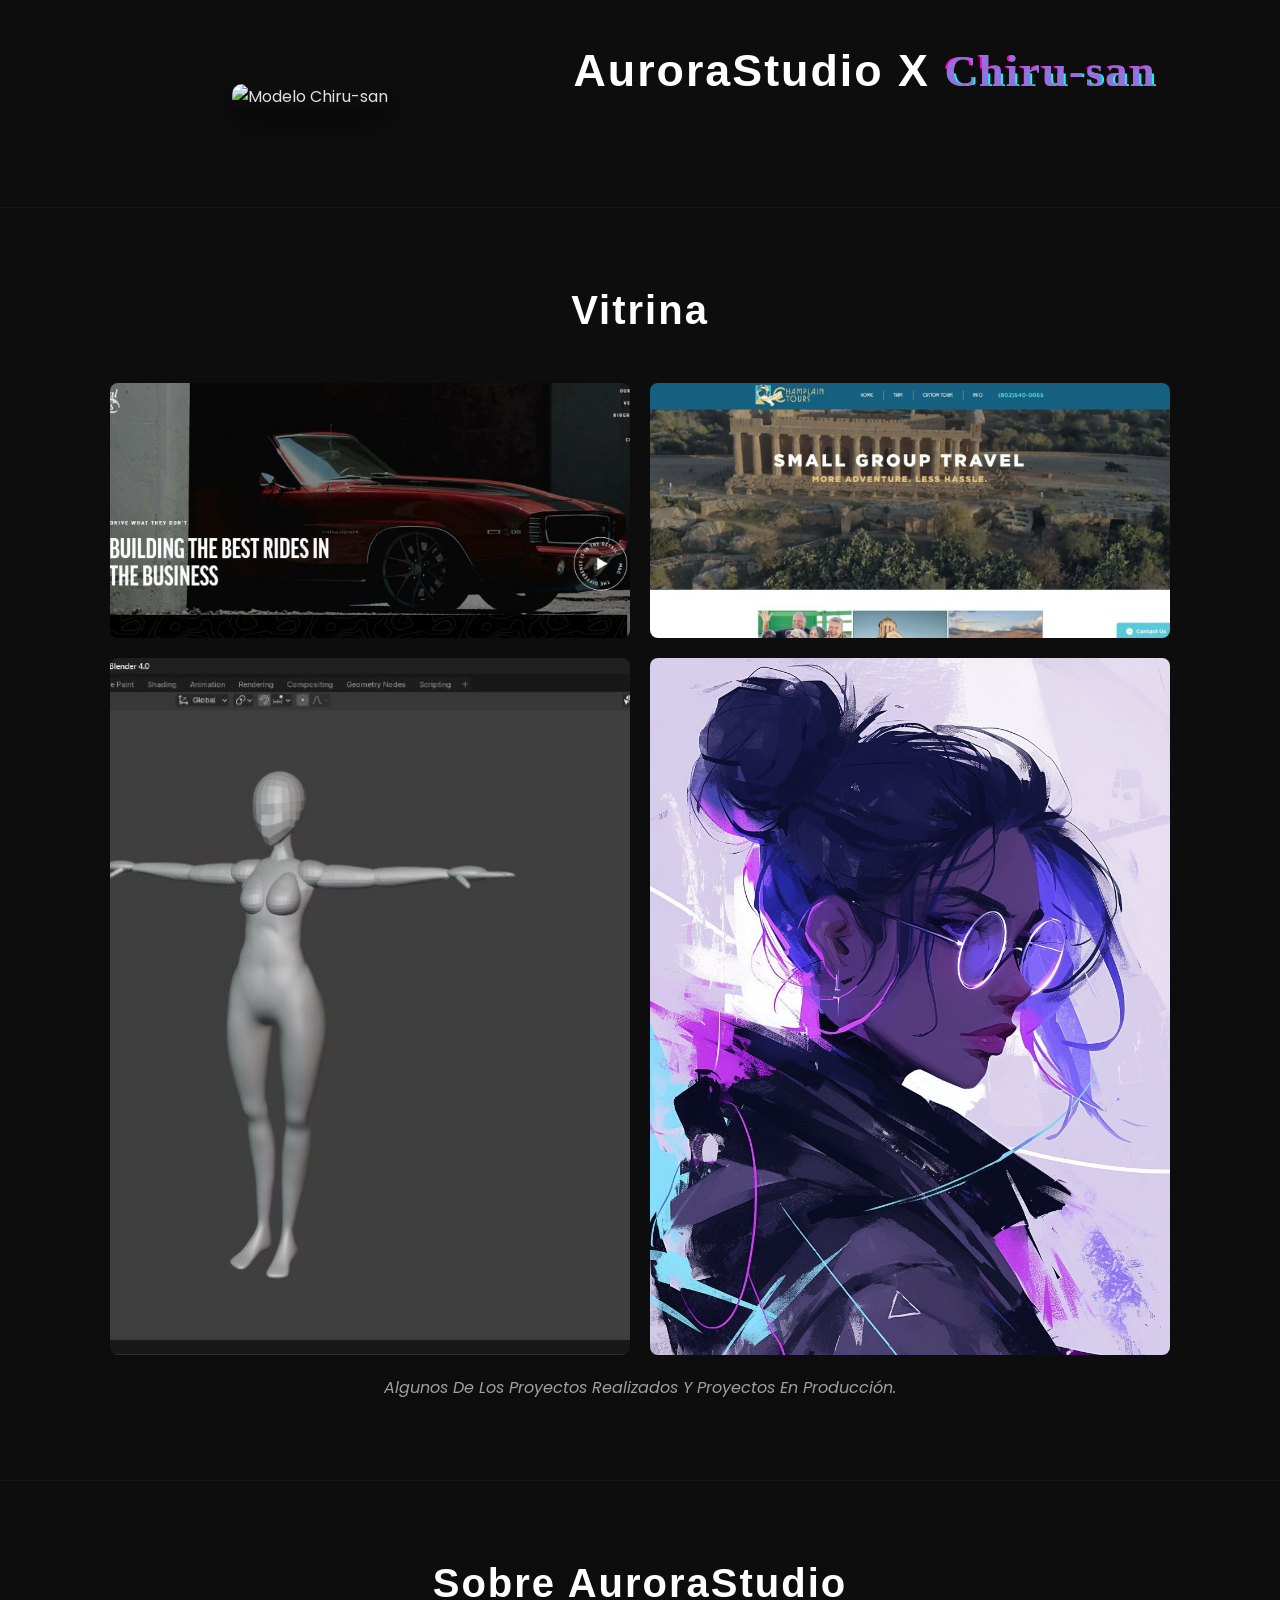
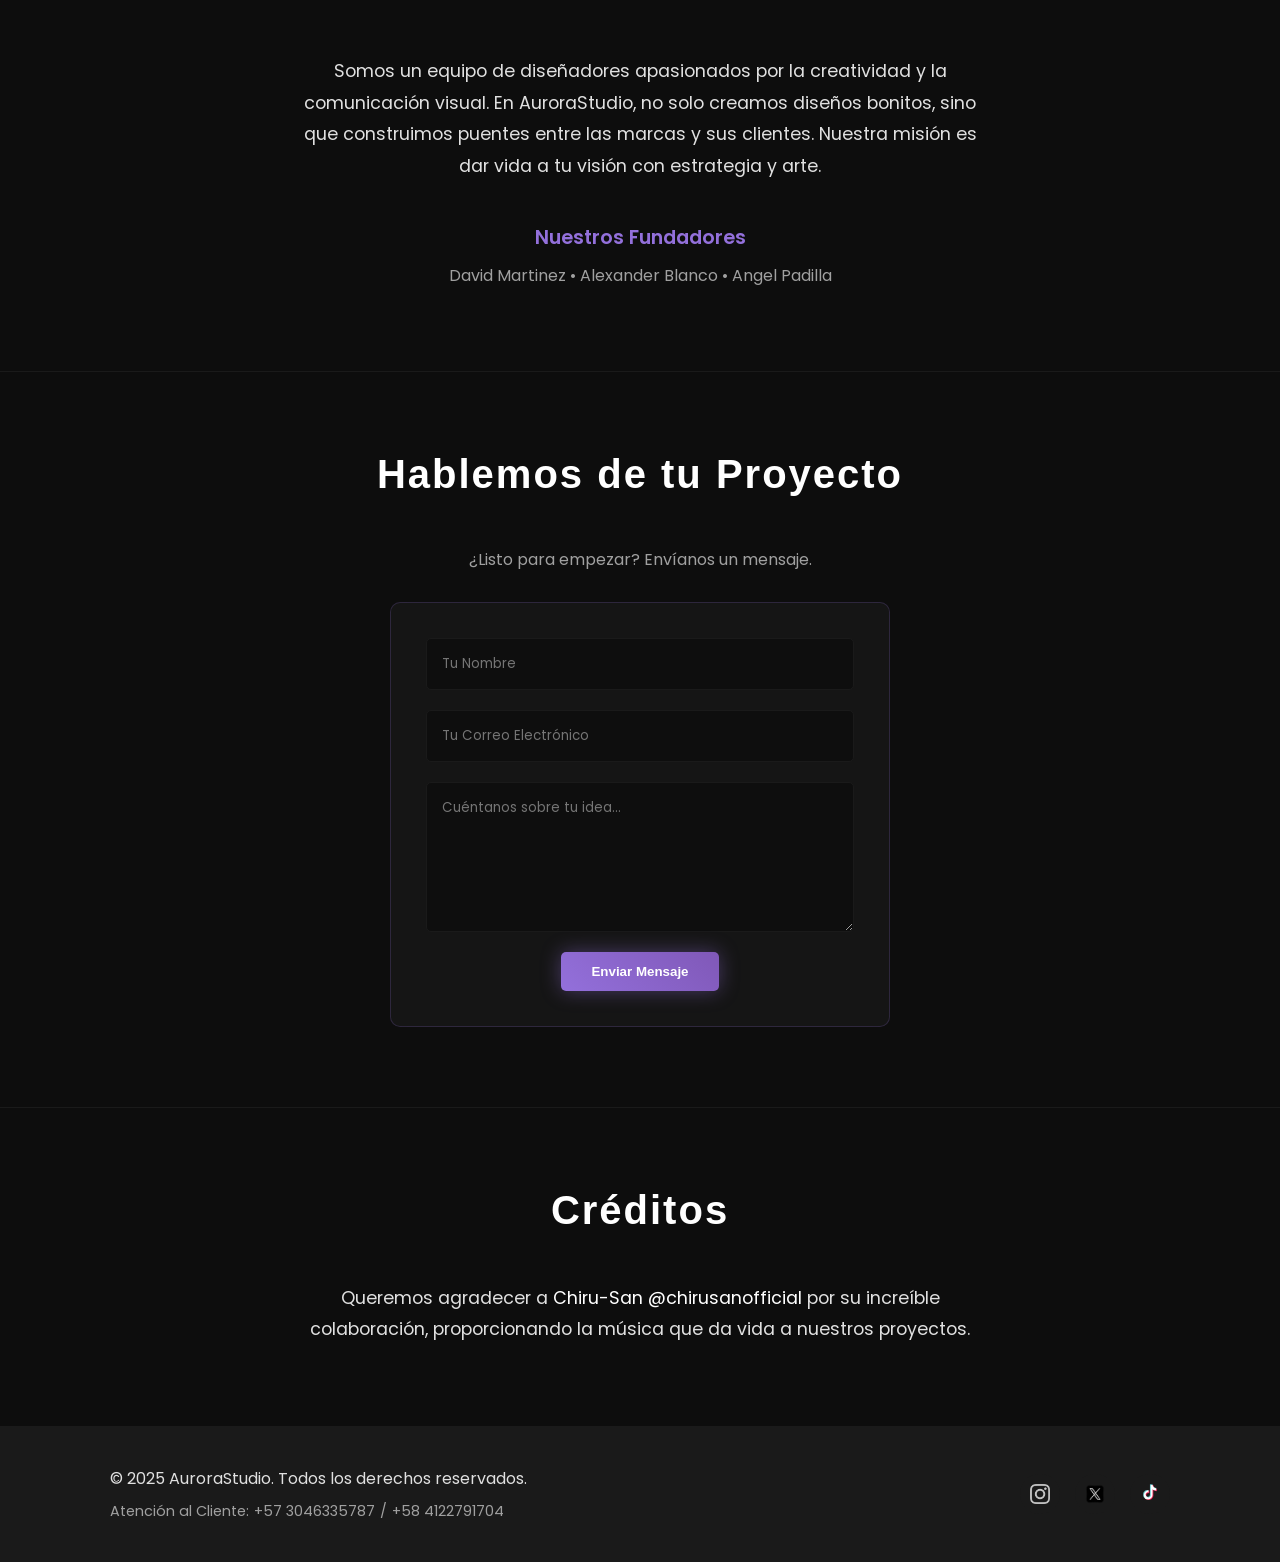
==== commit 40f38b69: "Add files via upload" ====
--- a/index.html
+++ b/index.html
@@ -6,6 +6,7 @@
     <title>AuroraStudio - Desarrollo de software</title>
     <link rel="icon" href="Image/logo.webp" type="image/webp">
     <link rel="stylesheet" href="styles.css">
+    <link rel="stylesheet" href="minigame/game.css">
     <link rel="preconnect" href="https://fonts.googleapis.com">
     <link rel="preconnect" href="https://fonts.gstatic.com" crossorigin>
     <link href="https://fonts.googleapis.com/css2?family=Poppins:wght@300;400;600;700&display=swap" rel="stylesheet">
@@ -57,6 +58,23 @@
                         <h3>Marketing Digital</h3>
                         <p>Material gráfico para redes sociales, campañas y más, optimizado para la conversión.</p>
                     </div>
+                    <div class="service-card reveal fade-in-up" style="transition-delay: 0.6s;">
+                        <h3>Mantenimiento Web</h3>
+                        <p>Aseguramos que tu sitio web funcione sin problemas con actualizaciones, seguridad y soporte continuo.</p>
+                    </div>
+                </div>
+            </div>
+        </section>
+
+        <section id="collaboration" class="collaboration-section">
+            <div class="container">
+                <div class="collaboration-content">
+                    <div class="collaboration-image">
+                        <img src="Image/Modelo.png" alt="Modelo Chiru-san">
+                    </div>
+                    <div class="collaboration-text-container">
+                        <h2 class="collaboration-text">AuroraStudio X <span class="chiru-san">Chiru-san</span></h2>
+                    </div>
                 </div>
             </div>
         </section>
@@ -119,6 +137,13 @@
                 </form>
             </div>
         </section>
+
+        <section id="credits" class="about-section">
+            <div class="container">
+                <h2 class="reveal fade-in-left">Créditos</h2>
+                <p class="reveal fade-in-up">Queremos agradecer a <a href="https://www.youtube.com/@chiru-san" target="_blank" class="credits-link">Chiru-San</a> <a href="https://www.instagram.com/chirusanofficial" target="_blank" class="credits-link">@chirusanofficial</a> por su increíble colaboración, proporcionando la música que da vida a nuestros proyectos.</p>
+            </div>
+        </section>
     </main>
 
     <footer class="footer">
@@ -159,12 +184,48 @@
     <div id="game-modal" class="game-modal" style="display: none;">
         <div class="game-modal-content">
             <span class="game-close-button">&times;</span>
-            <h2>Mini-Juego Espacial</h2>
-            <canvas id="gameCanvas" width="600" height="400"></canvas>
-            <p>¡Juego en desarrollo! Esto es un placeholder.</p>
+            <div id="start-menu">
+                <h2 class="game-title">FullMetal</h2>
+                <p class="ship-select-title">Selecciona tu nave</p>
+                <div id="ship-selection" class="ship-selection-container">
+                    <img src="FullMetal/Pilotos/Piloto 1.png" class="ship-option selected" data-ship="player1">
+                    <img src="FullMetal/Pilotos/Piloto 2.png" class="ship-option" data-ship="player2">
+                    <img src="FullMetal/Pilotos/Piloto 3.png" class="ship-option" data-ship="player3">
+                    <img src="FullMetal/Pilotos/Piloto 4.png" class="ship-option" data-ship="player4">
+                </div>
+                <p id="loading-message">Cargando recursos...</p>
+                <button id="play-button" class="play-btn" disabled>PLAY</button>
+            </div>
+            <canvas id="gameCanvas" width="1138" height="604" style="display: none;"></canvas>
+            <div id="game-over-menu" style="display: none;">
+                <h2 class="game-title">FIN DEL JUEGO</h2>
+                <button id="restart-button" class="play-btn">REINICIAR</button>
+            </div>
+            <div id="game-won-menu" style="display: none;">
+                <h2 class="game-title">¡GANASTE!</h2>
+                <button id="next-level-button" class="play-btn">SIGUIENTE NIVEL</button>
+            </div>
+            <div class="mobile-controls-container" style="display: none;">
+                <div class="d-pad-container">
+                    <button id="up-btn" class="d-pad-btn">▲</button>
+                    <button id="left-btn" class="d-pad-btn">◀</button>
+                    <button id="down-btn" class="d-pad-btn">▼</button>
+                    <button id="right-btn" class="d-pad-btn">▶</button>
+                </div>
+                <div class="shoot-button-container">
+                    <button id="shoot-btn" class="control-btn">💥</button>
+                </div>
+            </div>
         </div>
     </div>
 
+    <audio id="audio-menu" src="FullMetal/Material/musica_menu.mp3" loop></audio>
+    <audio id="audio-bg" loop></audio>
+    <audio id="audio-shoot" src="FullMetal/Material/disparo.mp3"></audio>
+    <audio id="audio-explosion" src="FullMetal/Material/explosion.mp3"></audio>
+
     <script src="script.js"></script>
+    <script src="minigame/background.js"></script>
+    <script src="minigame/game.js"></script>
 </body>
 </html>
--- a/styles.css
+++ b/styles.css
@@ -6,6 +6,8 @@
     --text-color-darker: #A0A0A0;
     --font-family: 'Poppins', sans-serif;
 }
+
+@import url('https://fonts.googleapis.com/css2?family=Orbitron:wght@400;700&display=swap');
 
 * {
     margin: 0;
@@ -82,9 +84,11 @@
 }
 
 .logo-text {
+    font-family: 'Orbitron', sans-serif;
     font-size: 1.4rem;
     font-weight: 700;
     color: white;
+    letter-spacing: 2px;
 }
 
 .nav-links {
@@ -144,10 +148,12 @@
 }
 
 .hero-text h1 {
+    font-family: 'Orbitron', sans-serif;
     font-size: 3.5rem;
     font-weight: 700;
     color: white;
     margin-bottom: 20px;
+    letter-spacing: 2px;
 }
 
 .hero-text p {
@@ -182,10 +188,12 @@
 }
 
 main section h2 {
+    font-family: 'Orbitron', sans-serif;
     text-align: center;
     font-size: 2.5rem;
     margin-bottom: 50px;
     color: white;
+    letter-spacing: 2px;
 }
 
 
@@ -600,34 +608,11 @@
         box-shadow: 0 0 10px rgba(147, 112, 219, 0.3);
     }
     50% {
-        box-shadow: 0 0 25px rgba(147, 112, 219, 0.6);
+        box-shadow: 0 0 25px rgba(147, 112, 219, .6);
     }
     100% {
         box-shadow: 0 0 10px rgba(147, 112, 219, 0.3);
     }
-}
-
-body::after { 
-    content: '';
-    position: fixed;
-    top: 0; left: 0;
-    width: 100%; height: 100%;
-    background-image:
-        radial-gradient(circle at 5% 10%, white 0px, transparent 1px),
-        radial-gradient(circle at 95% 80%, white 0px, transparent 1px),
-        radial-gradient(circle at 35% 45%, white 0px, transparent 2px);
-    background-size: 300px 300px, 200px 200px, 400px 400px;
-    background-repeat: repeat;
-    z-index: -1;
-    animation: sparkle 5s linear infinite;
-}
-
-@keyframes sparkle {
-    0% { opacity: 0; }
-    25% { opacity: 0.8; }
-    50% { opacity: 0; }
-    75% { opacity: 0.5; }
-    100% { opacity: 0; }
 }
 
 body::after { /* Sparkling stars layer */
@@ -743,4 +728,119 @@
 .game-modal-content p {
     color: var(--text-color-darker);
     font-size: 1rem;
-}+}
+
+.credits-link {
+    color: white;
+    text-decoration: none;
+    transition: color 0.3s ease;
+}
+
+.credits-link:hover {
+    color: var(--accent-color);
+    text-decoration: underline;
+    font-weight: bold;
+}
+
+/* --- Collaboration Section --- */
+@import url('https://fonts.googleapis.com/css2?family=Dancing+Script:wght@700&display=swap');
+
+.collaboration-section {
+    padding: 60px 0;
+    text-align: center;
+}
+
+.collaboration-content {
+    display: flex;
+    align-items: center;
+    justify-content: center;
+    gap: 50px;
+    flex-wrap: wrap;
+}
+
+.collaboration-image {
+    flex: 1;
+    max-width: 400px;
+    min-width: 300px;
+}
+
+.collaboration-image img {
+    width: 100%;
+    height: auto;
+    border-radius: 10px;
+    box-shadow: 0 10px 30px rgba(0,0,0,0.5);
+}
+
+.collaboration-text-container {
+    flex: 1;
+    text-align: left;
+    min-width: 300px;
+}
+
+.collaboration-text {
+    font-size: 2.8rem;
+    color: white;
+    text-align: center;
+}
+
+.chiru-san {
+    font-family: 'Dancing Script', cursive;
+    font-weight: 700;
+    color: var(--accent-color);
+    position: relative;
+    display: inline-block;
+    animation: glitch-main 2.5s infinite;
+}
+
+.chiru-san::before,
+.chiru-san::after {
+    content: 'Chiru-san';
+    font-family: 'Dancing Script', cursive;
+    font-weight: 700;
+    color: var(--accent-color);
+    position: absolute;
+    top: 0;
+    left: 0;
+    overflow: hidden;
+    animation: glitch-pseudo 2.5s infinite;
+}
+
+.chiru-san::before {
+    text-shadow: -2px 0 #ff00c1;
+    clip-path: polygon(0 0, 100% 0, 100% 45%, 0 45%);
+    animation-delay: -0.02s;
+}
+
+.chiru-san::after {
+    text-shadow: 2px 0 #00fff9;
+    clip-path: polygon(0 100%, 100% 100%, 100% 55%, 0 55%);
+    animation-delay: 0.02s;
+}
+
+@media (max-width: 900px) {
+    .collaboration-text-container {
+        text-align: center;
+    }
+}
+
+@keyframes glitch-main {
+    0%, 100% { transform: translate(0, 0); }
+    5% { transform: translate(0.5px, -0.5px); }
+    10% { transform: translate(-0.5px, 0.5px); }
+    15% { transform: translate(0.5px, 0.5px); }
+    20% { transform: translate(-0.5px, -0.5px); }
+    25% { transform: translate(0, 0); }
+}
+
+@keyframes glitch-pseudo {
+    0%, 100% { clip-path: polygon(0 0, 100% 0, 100% 100%, 0 100%); }
+    10% { clip-path: polygon(0 45%, 100% 45%, 100% 55%, 0 55%); }
+    20% { clip-path: polygon(0 0, 100% 0, 100% 100%, 0 100%); }
+    30% { clip-path: polygon(0 60%, 100% 60%, 100% 70%, 0 70%); }
+    40% { clip-path: polygon(0 0, 100% 0, 100% 100%, 0 100%); }
+    50% { clip-path: polygon(0 20%, 100% 20%, 100% 30%, 0 30%); }
+    60% { clip-path: polygon(0 0, 100% 0, 100% 100%, 0 100%); }
+    70% { clip-path: polygon(0 80%, 100% 80%, 100% 90%, 0 90%); }
+    80% { clip-path: polygon(0 0, 100% 0, 100% 100%, 0 100%); }
+    90% { clip-path: polygon(0 40%, 100% 40%, 100% 50%, 0 50%); }
+}
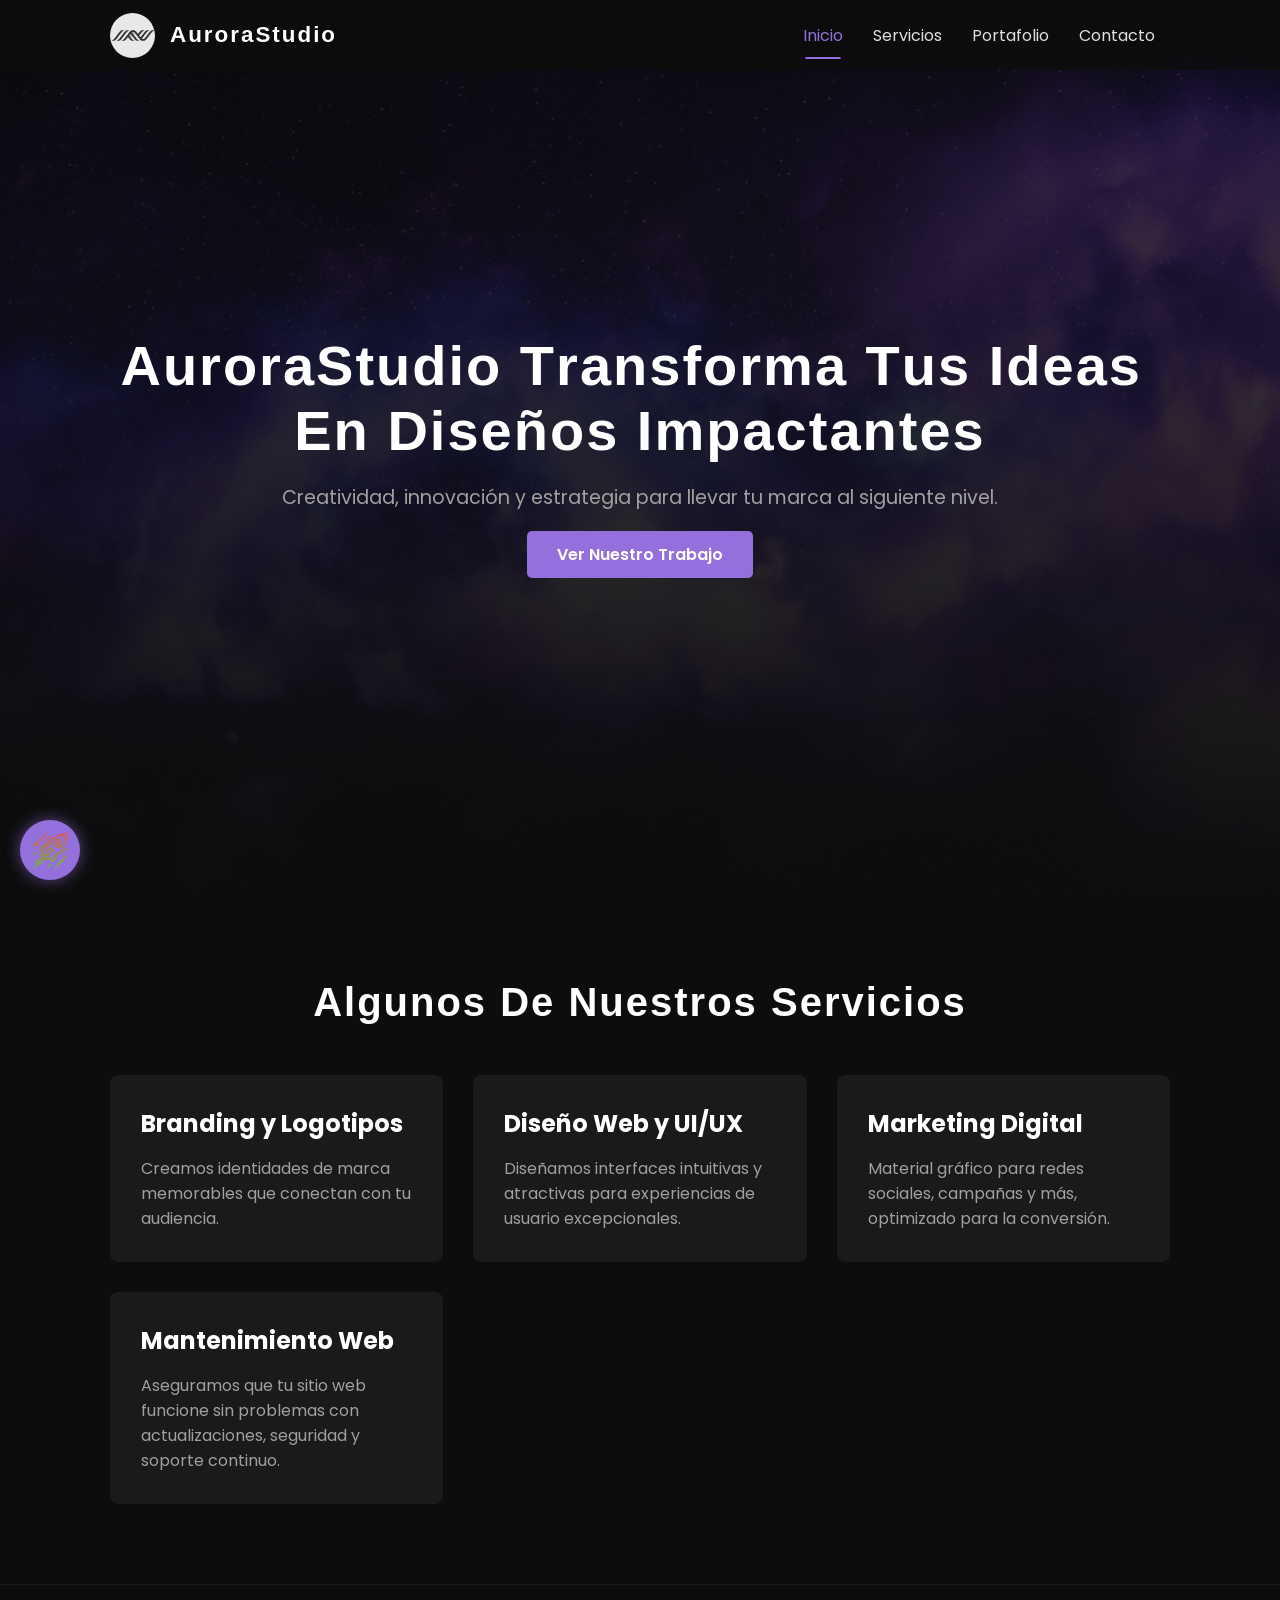
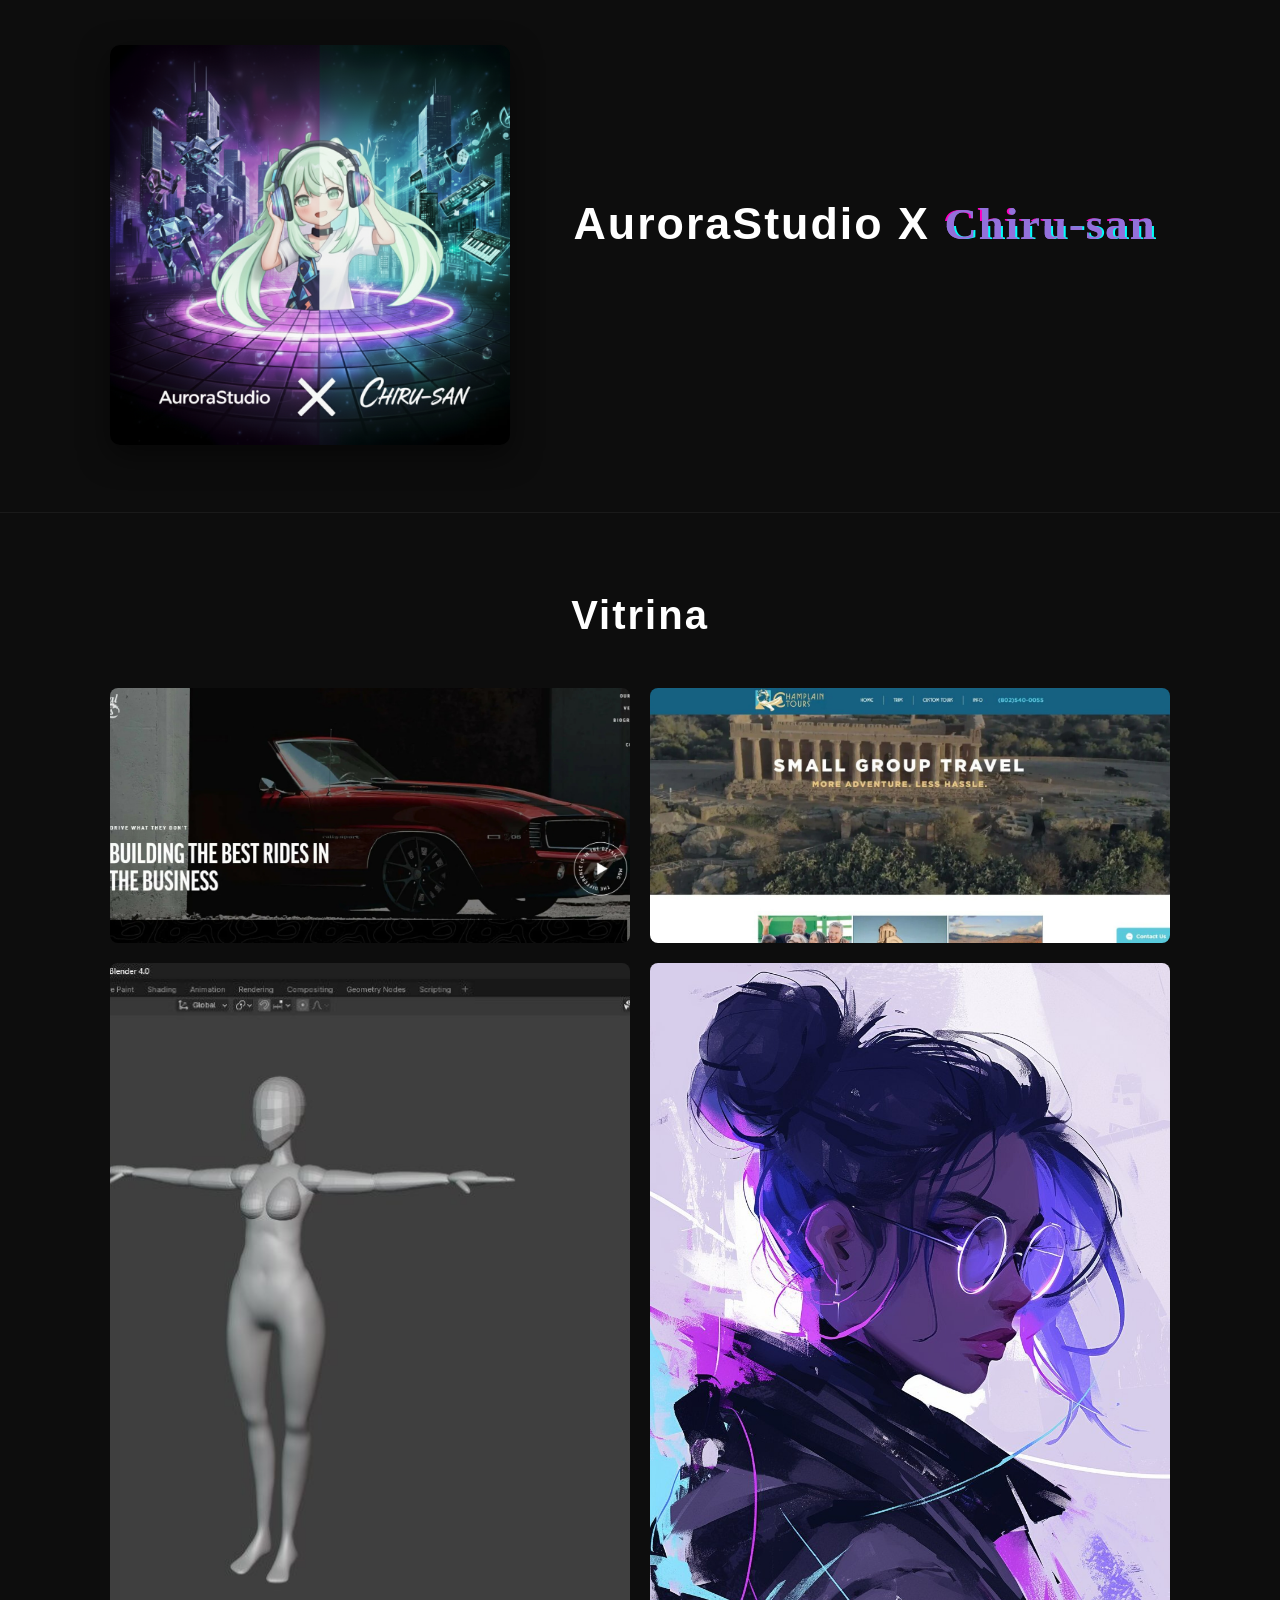
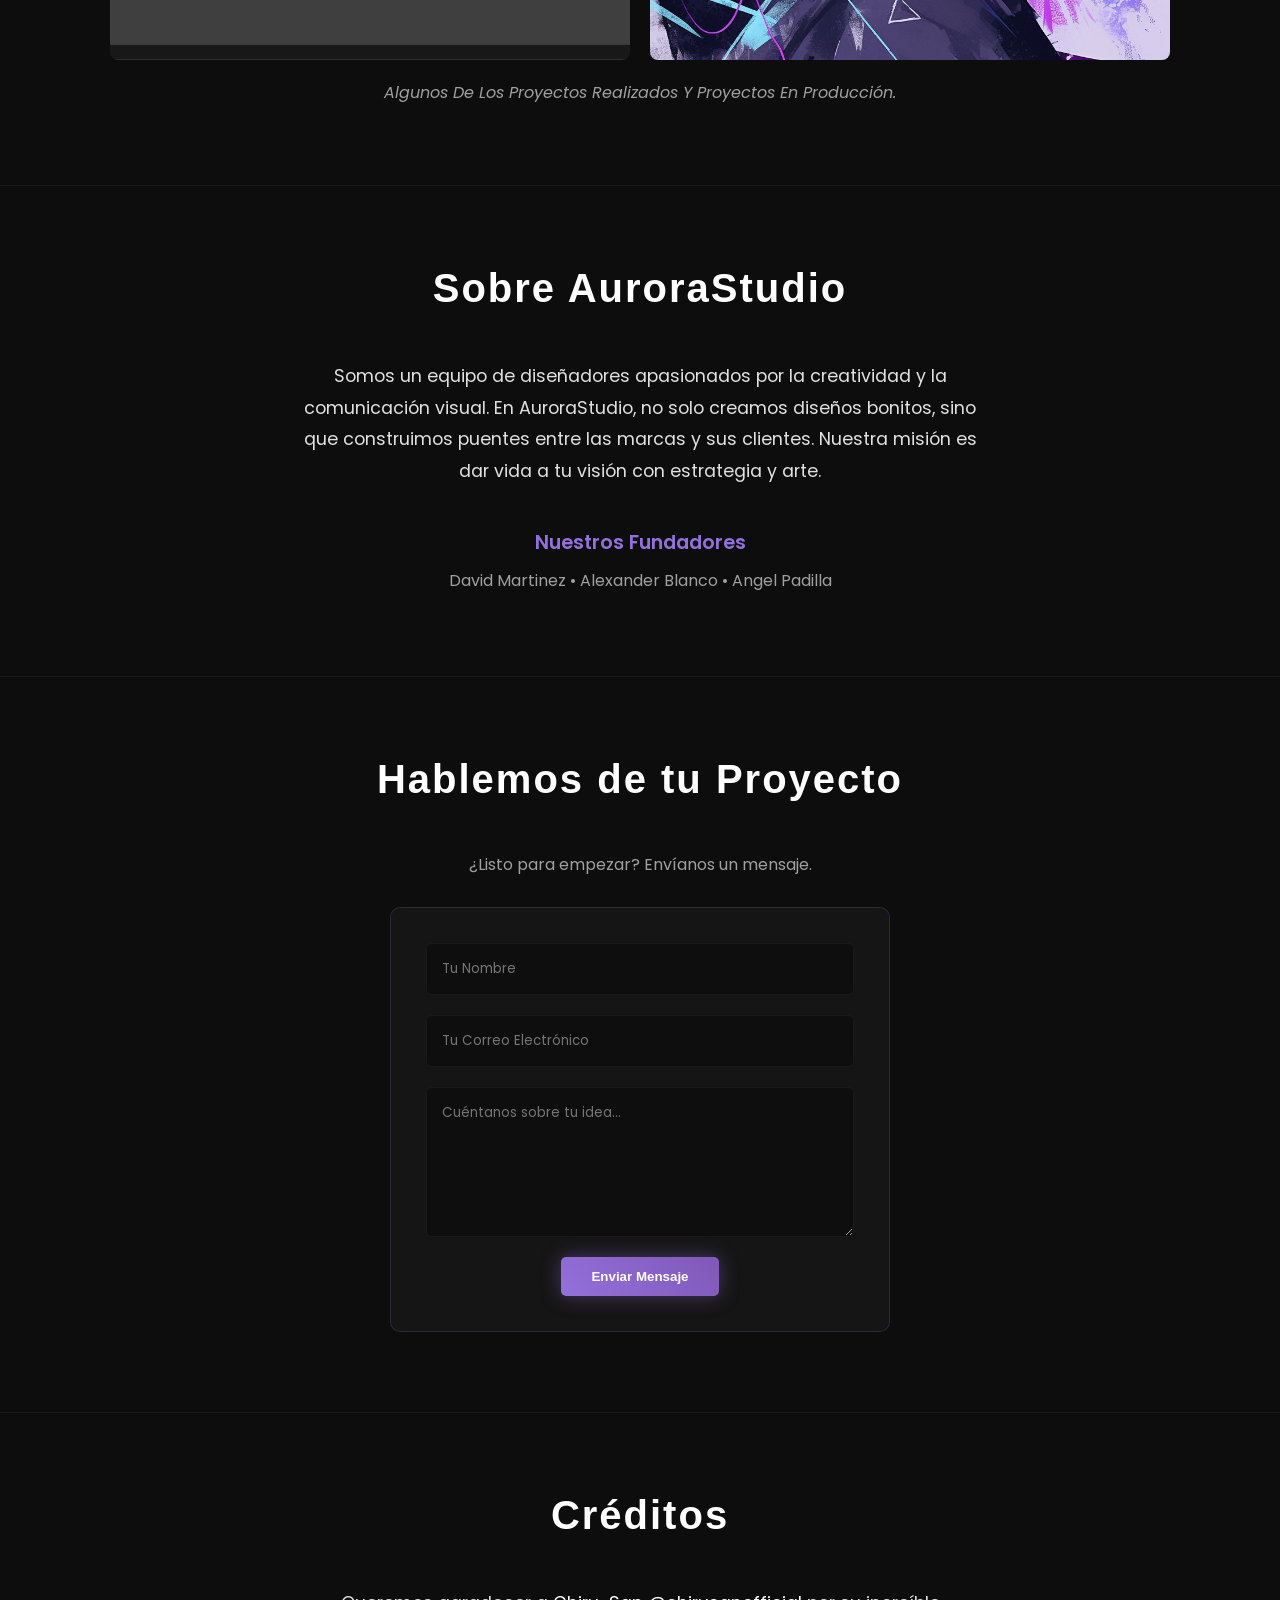
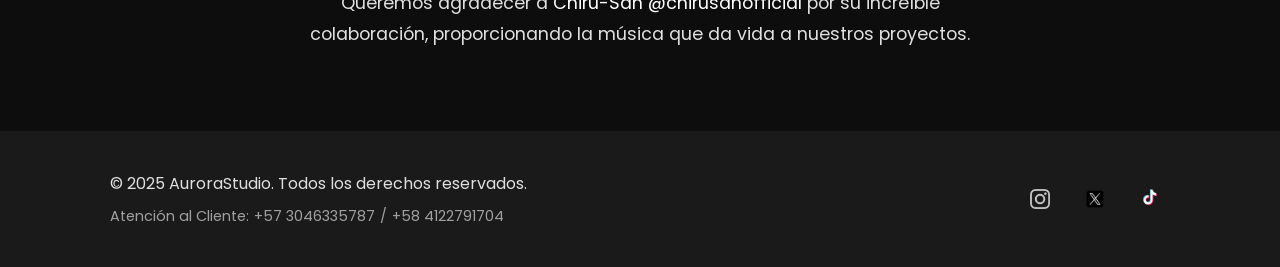
==== commit 208005a6: "Update index.html" ====
--- a/index.html
+++ b/index.html
@@ -33,7 +33,7 @@
         <div class="hero" id="home">
             <div class="container">
                 <div class="hero-text">
-                    <h1>En AuroraStudio Transformamos Tus Ideas En Diseños Impactantes</h1>
+                    <h1>AuroraStudio Transforma Tus Ideas En Diseños Impactantes</h1>
                     <p class="reveal fade-in-up" style="transition-delay: 0.5s;">Creatividad, innovación y estrategia para llevar tu marca al siguiente nivel.</p>
                     <a href="#portfolio" class="btn reveal fade-in-up" style="transition-delay: 0.7s;">Ver Nuestro Trabajo</a>
                 </div>
@@ -228,4 +228,4 @@
     <script src="minigame/background.js"></script>
     <script src="minigame/game.js"></script>
 </body>
-</html>+</html>
--- a/minigame/game.css
+++ b/minigame/game.css
@@ -0,0 +1,171 @@
+.game-modal-content {
+    background: #0a0a1a;
+    border: 1px solid #0d2c4a;
+    box-shadow: 0 0 30px rgba(0, 191, 255, 0.5);
+    color: #fff;
+    max-width: 1138px; /* Updated from 600px */
+    width: 90%;
+    padding: 20px;
+    border-radius: 10px;
+    position: relative; /* Needed for positioning close button */
+}
+
+#start-menu, #game-over-menu, #game-won-menu {
+    text-align: center;
+}
+
+.game-title {
+    font-family: 'Orbitron', sans-serif;
+    font-size: 2rem;
+    color: #00bfff;
+    text-shadow: 0 0 10px #00bfff, 0 0 20px #00bfff;
+    margin-bottom: 15px;
+}
+
+.ship-select-title {
+    font-family: 'Orbitron', sans-serif;
+    font-size: 1rem;
+    color: #fff;
+    margin-bottom: 15px;
+}
+
+.ship-selection-container {
+    display: flex;
+    justify-content: center;
+    gap: 15px;
+    margin-bottom: 25px;
+}
+
+.ship-option {
+    width: 60px;
+    height: 60px;
+    cursor: pointer;
+    border: 2px solid transparent;
+    transition: all 0.3s ease;
+    border-radius: 10px;
+    object-fit: contain;
+}
+
+.ship-option:hover {
+    border-color: #00bfff;
+    transform: scale(1.1);
+}
+
+.ship-option.selected {
+    border-color: #00bfff;
+    box-shadow: 0 0 15px #00bfff;
+}
+
+.play-btn {
+    font-family: 'Orbitron', sans-serif;
+    font-size: 1rem;
+    background-color: #0d2c4a;
+    color: #00bfff;
+    border: 1px solid #00bfff;
+    padding: 8px 25px;
+    cursor: pointer;
+    transition: all 0.3s ease;
+    box-shadow: 0 0 10px rgba(0, 191, 255, 0.5);
+}
+
+.play-btn:hover {
+    background-color: #00bfff;
+    color: #0a0a1a;
+    box-shadow: 0 0 20px rgba(0, 191, 255, 0.8);
+}
+
+#gameCanvas {
+    background-color: #000;
+    border: 1px solid #0d2c4a;
+    width: 100%; /* Make canvas responsive */
+    height: auto; /* Maintain aspect ratio */
+}
+
+.game-close-button {
+    position: absolute;
+    top: 10px;
+    right: 20px;
+    color: #fff;
+    font-size: 25px;
+    font-weight: bold;
+    cursor: pointer;
+    text-shadow: 0 0 10px #00bfff;
+    z-index: 10;
+}
+
+/* Mobile Controls */
+.mobile-controls-container {
+    display: none; /* Hidden by default */
+    position: absolute;
+    bottom: 30px;
+    width: 100%;
+    left: 0;
+    display: flex;
+    justify-content: space-between;
+    align-items: center;
+    padding: 0 50px;
+    box-sizing: border-box;
+}
+
+.d-pad-container {
+    display: grid;
+    grid-template-areas:
+        ". up ."
+        "left . right"
+        ". down .";
+    gap: 10px;
+}
+
+.d-pad-btn {
+    width: 50px;
+    height: 50px;
+    background: rgba(0, 191, 255, 0.3);
+    border: 1px solid #00bfff;
+    color: #fff;
+    font-size: 20px;
+    border-radius: 10px;
+    user-select: none;
+}
+
+#up-btn { grid-area: up; }
+#down-btn { grid-area: down; }
+#left-btn { grid-area: left; }
+#right-btn { grid-area: right; }
+
+.shoot-button-container {
+    width: 80px;
+    height: 80px;
+}
+
+.control-btn {
+    width: 100%;
+    height: 100%;
+    background: rgba(255, 0, 0, 0.4);
+    border: 1px solid #ff0000;
+    color: #fff;
+    font-size: 30px;
+    border-radius: 50%;
+    user-select: none;
+}
+
+.control-btn:active, .d-pad-btn:active {
+    background: rgba(0, 191, 255, 0.6);
+}
+
+/* Responsive adjustments */
+@media (max-width: 768px) {
+    .game-modal-content {
+        width: 100%;
+        height: 100%;
+        padding: 10px;
+        border-radius: 0;
+    }
+
+    .mobile-controls-container {
+        display: flex; /* Show controls on mobile */
+    }
+
+    .game-title { font-size: 1.5rem; }
+    .ship-option { width: 50px; height: 50px; }
+    .play-btn { padding: 10px 20px; }
+}
